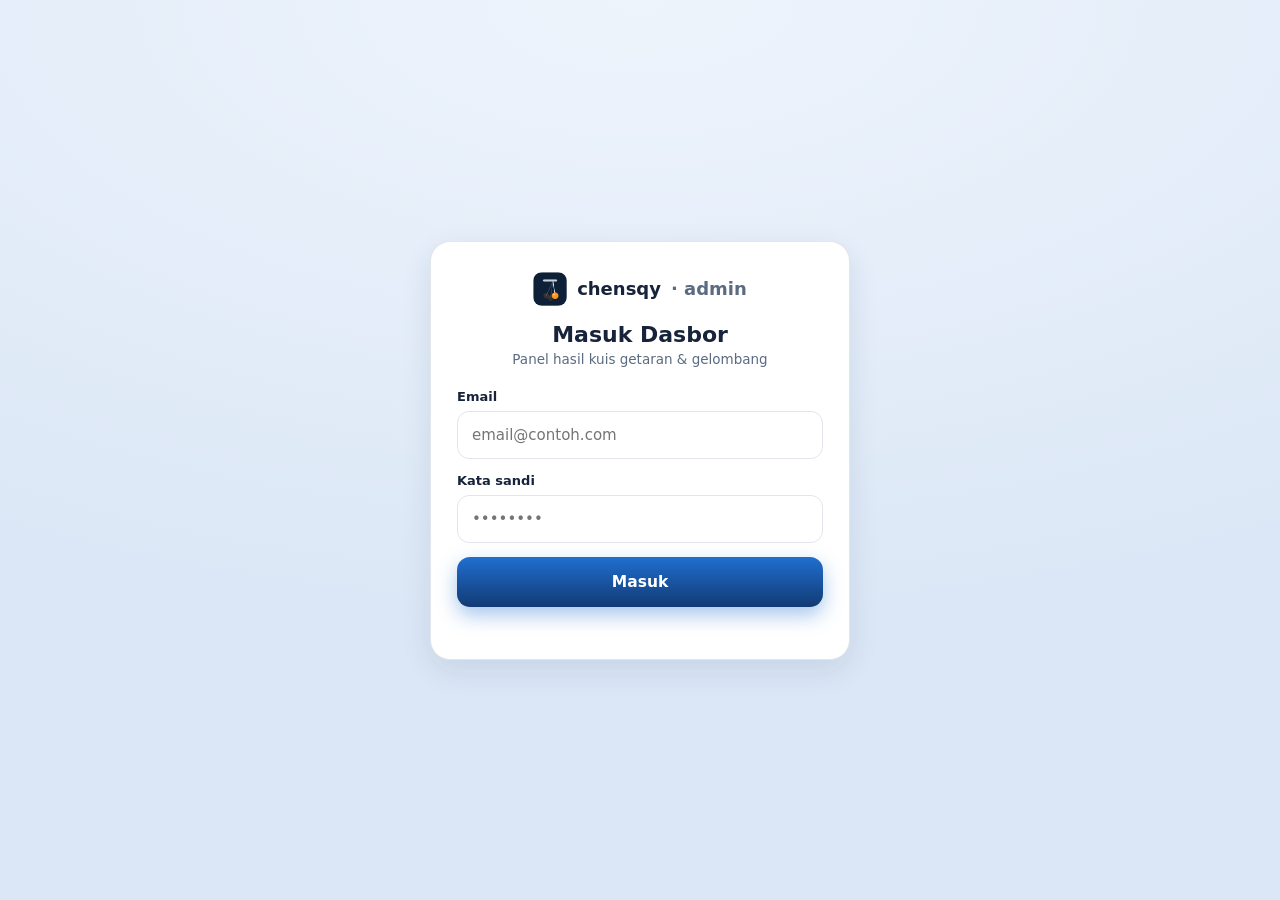
==== admin/index.html @ c3d4f101 "Kuis simpan ke database + dasbor admin (/admin/) + wajib isi sekolah & jawab semua - Kuis: tambah fi" ====
<!doctype html>
<html lang="id">
<head>
<meta charset="utf-8">
<meta name="viewport" content="width=device-width, initial-scale=1, viewport-fit=cover">
<title>Admin · Hasil Kuis — chensqy</title>
<meta name="description" content="Dasbor admin hasil kuis getaran & gelombang: nilai siswa, statistik, dan detail jawaban.">
<meta name="theme-color" content="#0b1424">
<meta name="robots" content="noindex, nofollow">
<link rel="icon" href="/assets/favicon.ico" sizes="any">
<link rel="icon" type="image/png" href="/assets/favicon-32.png">
<link rel="apple-touch-icon" href="/assets/apple-touch-icon.png">
<style>
:root{
  --font:"Inter","Segoe UI",system-ui,-apple-system,Roboto,"Helvetica Neue",Arial,sans-serif;
  --brand:#123a74; --brand2:#1f6fd0; --accent:#ff9f2e; --accent2:#ffc061;
  --ink:#16233a; --sub:#5a6b82; --card:#ffffff; --card2:#f6f9fe; --line:rgba(20,45,90,.12);
  --bg1:#eef4fc; --bg2:#dbe7f6; --shadow:0 10px 30px rgba(20,45,90,.10); --shadow-sm:0 2px 8px rgba(20,45,90,.08);
  --ok:#1f9c4d; --warn:#c78a00; --danger:#e23c3c; --track:rgba(20,45,90,.10);
  --c1:#1f6fd0; --c2:#ff9f2e; --c3:#1f9c4d; --c4:#8b5cf6; --c5:#e23c3c;
}
:root[data-theme="gelap"]{
  --brand:#8fb4ee; --brand2:#4f8fe0; --ink:#eaf1fb; --sub:#a7b6cd; --card:#111c30; --card2:#0d1626; --line:rgba(255,255,255,.10);
  --bg1:#0e1a30; --bg2:#070d18; --shadow:0 12px 34px rgba(0,0,0,.5); --shadow-sm:0 2px 10px rgba(0,0,0,.4);
  --track:rgba(255,255,255,.12);
}
*{box-sizing:border-box}
html,body{margin:0; min-height:100%}
body{font-family:var(--font); color:var(--ink); -webkit-tap-highlight-color:transparent;
  background:radial-gradient(130% 90% at 50% 0%, var(--bg1) 0%, var(--bg2) 78%) fixed; min-height:100vh}
h1,h2,h3{margin:0}
button{font-family:inherit}
.tnum{font-variant-numeric:tabular-nums}
@media (prefers-reduced-motion: reduce){ *{animation:none !important; transition:none !important} }

/* ikon */
.ic{width:20px;height:20px;stroke:currentColor;fill:none;stroke-width:2;stroke-linecap:round;stroke-linejoin:round;flex:0 0 auto}

/* ===== TOPBAR ===== */
.top{position:sticky; top:0; z-index:20; display:flex; align-items:center; gap:12px;
  padding:12px clamp(14px,3.5vw,30px); background:color-mix(in srgb, var(--card) 82%, transparent);
  backdrop-filter:blur(10px); -webkit-backdrop-filter:blur(10px); border-bottom:1px solid var(--line)}
.brand{display:flex; align-items:center; gap:10px; font-weight:800; font-size:16px}
.brand img{width:30px;height:30px;border-radius:8px}
.brand small{display:block; font-weight:600; font-size:11px; color:var(--sub); margin-top:-2px}
.top .sp{flex:1}
.iconbtn{width:40px;height:40px;border-radius:11px;border:1px solid var(--line);background:var(--card);color:var(--ink);
  cursor:pointer;display:grid;place-items:center;box-shadow:var(--shadow-sm);transition:transform .12s,background .2s}
.iconbtn:hover{transform:translateY(-1px)}
.pillbtn{display:inline-flex;align-items:center;gap:7px;height:40px;padding:0 14px;border-radius:11px;border:1px solid var(--line);
  background:var(--card);color:var(--ink);font-weight:700;font-size:13.5px;cursor:pointer;box-shadow:var(--shadow-sm);transition:transform .12s}
.pillbtn:hover{transform:translateY(-1px)}
.pillbtn.danger{color:var(--danger);border-color:color-mix(in srgb,var(--danger) 40%,var(--line))}

/* ===== LAYOUT ===== */
.wrap{max-width:1120px;margin:0 auto;padding:22px clamp(14px,3.5vw,30px) 60px}
.pagehead{display:flex;align-items:flex-end;justify-content:space-between;gap:14px;flex-wrap:wrap;margin-bottom:18px}
.pagehead h1{font-size:clamp(20px,3.4vw,26px);letter-spacing:-.4px}
.pagehead p{margin:4px 0 0;color:var(--sub);font-size:13.5px}
.reveal{animation:rise .5s cubic-bezier(.2,.7,.2,1) both}
@keyframes rise{from{opacity:0;transform:translateY(10px)}to{opacity:1;transform:none}}

/* ===== STAT CARDS ===== */
.stats{display:grid;grid-template-columns:repeat(auto-fit,minmax(180px,1fr));gap:14px;margin-bottom:18px}
.stat{background:var(--card);border:1px solid var(--line);border-radius:16px;padding:16px 18px;box-shadow:var(--shadow-sm);position:relative;overflow:hidden}
.stat .lab{display:flex;align-items:center;gap:8px;color:var(--sub);font-size:12.5px;font-weight:700}
.stat .lab .chip{width:30px;height:30px;border-radius:9px;display:grid;place-items:center;color:#fff}
.stat .val{margin-top:10px;font-size:30px;font-weight:800;letter-spacing:-.5px;line-height:1}
.stat .val small{font-size:15px;color:var(--sub);font-weight:600}
.stat .foot{margin-top:6px;font-size:12px;color:var(--sub)}

/* ===== CARD ===== */
.card{background:var(--card);border:1px solid var(--line);border-radius:18px;box-shadow:var(--shadow-sm);padding:18px 18px}
.card + .card{margin-top:16px}
.card h2{font-size:16px;display:flex;align-items:center;gap:9px}
.card h2 .ic{width:18px;height:18px;color:var(--brand2)}
.card .cardsub{margin:2px 0 14px;color:var(--sub);font-size:12.5px}
.grid2{display:grid;grid-template-columns:1.3fr 1fr;gap:16px}
@media (max-width:820px){.grid2{grid-template-columns:1fr}}

/* ===== BAR CHART (sebaran nilai) ===== */
.chart{display:flex;align-items:flex-end;gap:10px;height:180px;padding-top:10px}
.bar{flex:1;display:flex;flex-direction:column;align-items:center;gap:8px;height:100%;justify-content:flex-end}
.bar .col{width:100%;max-width:46px;border-radius:8px 8px 3px 3px;background:linear-gradient(180deg,var(--brand2),color-mix(in srgb,var(--brand2) 60%,transparent));
  transition:height .8s cubic-bezier(.2,.7,.2,1);min-height:3px}
.bar .n{font-size:13px;font-weight:800}
.bar .lbl{font-size:10.5px;color:var(--sub);text-align:center;line-height:1.2}

/* daftar soal tersulit */
.qlist{display:flex;flex-direction:column;gap:11px}
.qrow{display:flex;align-items:center;gap:10px}
.qrow .qn{flex:0 0 auto;width:26px;height:26px;border-radius:7px;background:var(--track);display:grid;place-items:center;font-size:12px;font-weight:800}
.qrow .qmeter{flex:1;height:9px;border-radius:999px;background:var(--track);overflow:hidden}
.qrow .qmeter i{display:block;height:100%;border-radius:999px;transition:width .8s cubic-bezier(.2,.7,.2,1)}
.qrow .qpct{flex:0 0 44px;text-align:right;font-size:12.5px;font-weight:700;color:var(--sub)}

/* ===== TOOLBAR (search/filter) ===== */
.toolbar{display:flex;gap:10px;flex-wrap:wrap;align-items:center;margin-bottom:14px}
.search{position:relative;flex:1;min-width:180px}
.search .ic{position:absolute;left:12px;top:50%;transform:translateY(-50%);width:18px;height:18px;color:var(--sub)}
.search input{width:100%;height:42px;padding:0 12px 0 38px;border-radius:11px;border:1px solid var(--line);background:var(--card);color:var(--ink);font-family:var(--font);font-size:14px;outline:none}
.search input:focus{border-color:var(--brand2)}
select.sel{height:42px;padding:0 30px 0 12px;border-radius:11px;border:1px solid var(--line);background:var(--card);color:var(--ink);font-family:var(--font);font-size:13.5px;font-weight:600;cursor:pointer;
  appearance:none;background-image:url("data:image/svg+xml;utf8,<svg xmlns='http://www.w3.org/2000/svg' width='12' height='12' fill='none' stroke='%235a6b82' stroke-width='2'><path d='M2 4l4 4 4-4'/></svg>");background-repeat:no-repeat;background-position:right 11px center}

/* ===== TABEL ===== */
.tablewrap{overflow-x:auto;border-radius:14px;border:1px solid var(--line)}
table{width:100%;border-collapse:collapse;font-size:13.5px;min-width:640px}
thead th{position:sticky;top:0;background:var(--card2);text-align:left;padding:12px 14px;color:var(--sub);font-weight:700;font-size:12px;
  text-transform:uppercase;letter-spacing:.4px;cursor:pointer;user-select:none;white-space:nowrap;border-bottom:1px solid var(--line)}
thead th .sar{opacity:.4;font-size:10px}
thead th.active .sar{opacity:1;color:var(--brand2)}
tbody td{padding:12px 14px;border-bottom:1px solid var(--line);vertical-align:middle}
tbody tr{cursor:pointer;transition:background .12s}
tbody tr:hover{background:var(--card2)}
tbody tr:last-child td{border-bottom:0}
.nm{font-weight:700}
.badge{display:inline-block;padding:3px 9px;border-radius:999px;font-size:11.5px;font-weight:700}
.score{display:inline-flex;align-items:center;justify-content:center;min-width:44px;padding:5px 8px;border-radius:9px;font-weight:800;font-size:14px}
.muted{color:var(--sub)}
.empty{padding:44px 20px;text-align:center;color:var(--sub)}
.empty .ic{width:40px;height:40px;margin:0 auto 10px;color:var(--sub);opacity:.6}

/* ===== MODAL detail ===== */
.overlay{position:fixed;inset:0;z-index:40;background:rgba(6,12,22,.55);backdrop-filter:blur(3px);display:grid;place-items:center;padding:16px;
  animation:fade .2s ease both}
@keyframes fade{from{opacity:0}to{opacity:1}}
.modal{width:min(680px,100%);max-height:88vh;overflow:hidden;display:flex;flex-direction:column;background:var(--card);
  border:1px solid var(--line);border-radius:18px;box-shadow:var(--shadow);animation:pop .28s cubic-bezier(.2,.8,.2,1) both}
@keyframes pop{from{opacity:0;transform:translateY(14px) scale(.98)}to{opacity:1;transform:none}}
.modal-h{display:flex;align-items:flex-start;justify-content:space-between;gap:12px;padding:18px 18px 12px;border-bottom:1px solid var(--line)}
.modal-h .who{font-weight:800;font-size:17px}
.modal-h .meta{color:var(--sub);font-size:13px;margin-top:2px}
.modal-scoreline{display:flex;gap:14px;align-items:center;margin-top:10px;flex-wrap:wrap}
.modal-body{padding:16px 18px;overflow-y:auto}
.mitem{border:1px solid var(--line);border-left-width:4px;border-radius:12px;padding:12px 13px;margin-bottom:10px}
.mitem.ok{border-left-color:var(--ok)}
.mitem.no{border-left-color:var(--danger)}
.mitem .mq{font-size:13.5px;line-height:1.5;display:flex;gap:8px}
.mitem .mmark{flex:0 0 auto;width:20px;height:20px;border-radius:50%;display:grid;place-items:center;color:#fff;font-size:12px;font-weight:800}
.ok .mmark{background:var(--ok)} .no .mmark{background:var(--danger)}
.mopts{margin:9px 0 0;padding:0;list-style:none;display:flex;flex-direction:column;gap:5px}
.mopts li{font-size:12.5px;padding:6px 9px;border-radius:8px;color:var(--sub);display:flex;gap:7px}
.mopts li.c{background:color-mix(in srgb,var(--ok) 12%,transparent);color:var(--ink);font-weight:600}
.mopts li.w{background:color-mix(in srgb,var(--danger) 12%,transparent);color:var(--ink)}
.mopts li b{flex:0 0 auto}
.mnote{margin-top:8px;font-size:12px;color:var(--sub);background:color-mix(in srgb,var(--accent) 8%,transparent);border:1px solid color-mix(in srgb,var(--accent) 26%,transparent);border-radius:8px;padding:8px 10px}

/* ===== LOGIN ===== */
.login-shell{min-height:100vh;display:grid;place-items:center;padding:20px}
.login{width:min(420px,100%);background:var(--card);border:1px solid var(--line);border-radius:20px;box-shadow:var(--shadow);padding:30px 26px;animation:rise .5s cubic-bezier(.2,.7,.2,1) both}
.login .lg{display:flex;align-items:center;gap:10px;font-weight:800;font-size:18px;justify-content:center}
.login .lg img{width:34px;height:34px;border-radius:9px}
.login h1{text-align:center;font-size:22px;margin:16px 0 4px}
.login p.s{text-align:center;color:var(--sub);font-size:13.5px;margin:0 0 22px}
.field{display:flex;flex-direction:column;gap:7px;margin-bottom:14px}
.field span{font-weight:700;font-size:13px}
.field input{height:48px;padding:0 14px;border-radius:12px;border:1.5px solid var(--line);background:transparent;color:var(--ink);font-family:var(--font);font-size:15px;outline:none;transition:border-color .15s}
.field input:focus{border-color:var(--brand2)}
.btn-primary{width:100%;height:50px;border:0;border-radius:13px;cursor:pointer;font-weight:800;font-size:15.5px;color:#fff;
  background:linear-gradient(180deg,var(--brand2),var(--brand));box-shadow:0 8px 20px color-mix(in srgb,var(--brand2) 40%,transparent);transition:transform .12s}
.btn-primary:hover{transform:translateY(-1px)} .btn-primary:disabled{opacity:.6;cursor:progress}
.formerr{color:var(--danger);font-size:13px;text-align:center;min-height:18px;margin-top:4px;font-weight:600}
.hintbox{margin-top:18px;font-size:11.5px;color:var(--sub);text-align:center;line-height:1.6}

.toast{position:fixed;left:50%;bottom:22px;transform:translateX(-50%) translateY(10px);z-index:60;background:var(--ink);color:var(--card);
  padding:11px 18px;border-radius:12px;font-size:13.5px;font-weight:700;opacity:0;pointer-events:none;transition:.25s}
.toast.on{opacity:1;transform:translateX(-50%)}
.spin{width:18px;height:18px;border-radius:50%;border:2.5px solid rgba(255,255,255,.4);border-top-color:#fff;animation:sp 1s linear infinite;display:inline-block}
@keyframes sp{to{transform:rotate(360deg)}}
.center-load{min-height:60vh;display:grid;place-items:center;color:var(--sub);gap:12px;justify-items:center}
.center-load .spin{border-color:var(--track);border-top-color:var(--brand2);width:30px;height:30px}
</style>
</head>
<body>
  <div id="app"></div>
  <div class="toast" id="toast"></div>
  <script type="module" src="./app.js?v=1"></script>
</body>
</html>
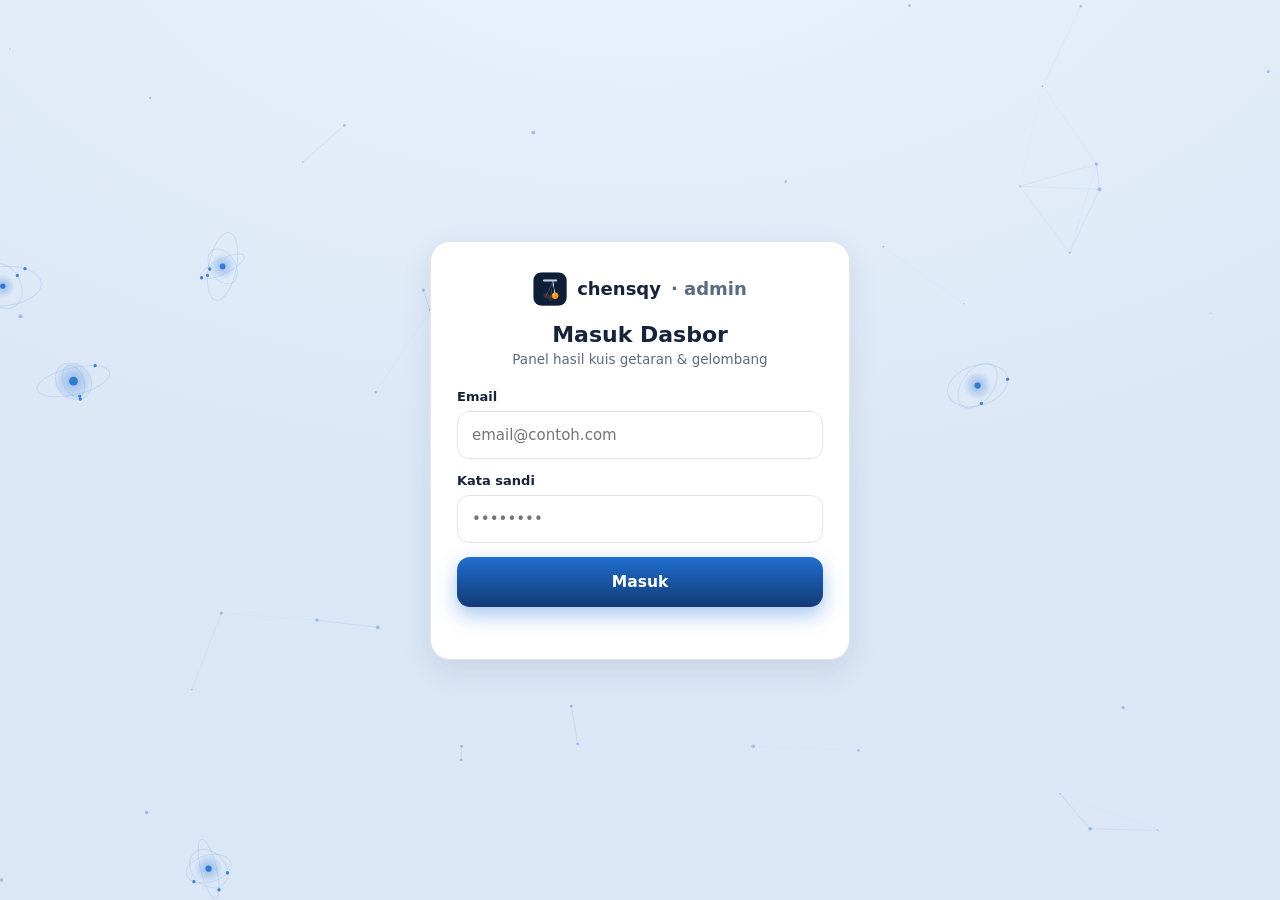
==== commit 837c90a3: "Dasbor admin pro: background atom hidup, KPI + statistik lengkap, auto-refresh & notifikasi submit b" ====
--- a/admin/index.html
+++ b/admin/index.html
@@ -5,7 +5,7 @@
 <meta name="viewport" content="width=device-width, initial-scale=1, viewport-fit=cover">
 <title>Admin · Hasil Kuis — chensqy</title>
 <meta name="description" content="Dasbor admin hasil kuis getaran & gelombang: nilai siswa, statistik, dan detail jawaban.">
-<meta name="theme-color" content="#0b1424">
+<meta name="theme-color" content="#070d18">
 <meta name="robots" content="noindex, nofollow">
 <link rel="icon" href="/assets/favicon.ico" sizes="any">
 <link rel="icon" type="image/png" href="/assets/favicon-32.png">
@@ -15,127 +15,147 @@
   --font:"Inter","Segoe UI",system-ui,-apple-system,Roboto,"Helvetica Neue",Arial,sans-serif;
   --brand:#123a74; --brand2:#1f6fd0; --accent:#ff9f2e; --accent2:#ffc061;
   --ink:#16233a; --sub:#5a6b82; --card:#ffffff; --card2:#f6f9fe; --line:rgba(20,45,90,.12);
-  --bg1:#eef4fc; --bg2:#dbe7f6; --shadow:0 10px 30px rgba(20,45,90,.10); --shadow-sm:0 2px 8px rgba(20,45,90,.08);
-  --ok:#1f9c4d; --warn:#c78a00; --danger:#e23c3c; --track:rgba(20,45,90,.10);
+  --bg1:#eaf2fc; --bg2:#dbe7f6; --shadow:0 10px 30px rgba(20,45,90,.10); --shadow-sm:0 2px 10px rgba(20,45,90,.07);
+  --ok:#1f9c4d; --warn:#c78a00; --danger:#e23c3c; --track:rgba(20,45,90,.09);
   --c1:#1f6fd0; --c2:#ff9f2e; --c3:#1f9c4d; --c4:#8b5cf6; --c5:#e23c3c;
+  --glass:rgba(255,255,255,.72); --atom:#1f6fd0;
 }
 :root[data-theme="gelap"]{
-  --brand:#8fb4ee; --brand2:#4f8fe0; --ink:#eaf1fb; --sub:#a7b6cd; --card:#111c30; --card2:#0d1626; --line:rgba(255,255,255,.10);
-  --bg1:#0e1a30; --bg2:#070d18; --shadow:0 12px 34px rgba(0,0,0,.5); --shadow-sm:0 2px 10px rgba(0,0,0,.4);
-  --track:rgba(255,255,255,.12);
+  --brand:#8fb4ee; --brand2:#4f8fe0; --ink:#eaf1fb; --sub:#a7b6cd; --card:rgba(17,28,48,.86); --card2:rgba(13,22,38,.7); --line:rgba(255,255,255,.09);
+  --bg1:#0b1729; --bg2:#05070c; --shadow:0 14px 40px rgba(0,0,0,.55); --shadow-sm:0 2px 12px rgba(0,0,0,.4);
+  --track:rgba(255,255,255,.10); --glass:rgba(15,26,46,.6); --atom:#5fa8ff;
 }
 *{box-sizing:border-box}
 html,body{margin:0; min-height:100%}
-body{font-family:var(--font); color:var(--ink); -webkit-tap-highlight-color:transparent;
-  background:radial-gradient(130% 90% at 50% 0%, var(--bg1) 0%, var(--bg2) 78%) fixed; min-height:100vh}
+body{font-family:var(--font); color:var(--ink); -webkit-tap-highlight-color:transparent; position:relative; min-height:100vh;
+  background:radial-gradient(120% 90% at 50% -10%, var(--bg1) 0%, var(--bg2) 75%) fixed}
+#bg{position:fixed; inset:0; z-index:0; pointer-events:none; opacity:.9}
+#app{position:relative; z-index:1}
 h1,h2,h3{margin:0}
 button{font-family:inherit}
 .tnum{font-variant-numeric:tabular-nums}
-@media (prefers-reduced-motion: reduce){ *{animation:none !important; transition:none !important} }
-
-/* ikon */
+@media (prefers-reduced-motion: reduce){ *{animation-duration:.001ms !important; transition:none !important} }
 .ic{width:20px;height:20px;stroke:currentColor;fill:none;stroke-width:2;stroke-linecap:round;stroke-linejoin:round;flex:0 0 auto}
 
 /* ===== TOPBAR ===== */
-.top{position:sticky; top:0; z-index:20; display:flex; align-items:center; gap:12px;
-  padding:12px clamp(14px,3.5vw,30px); background:color-mix(in srgb, var(--card) 82%, transparent);
-  backdrop-filter:blur(10px); -webkit-backdrop-filter:blur(10px); border-bottom:1px solid var(--line)}
-.brand{display:flex; align-items:center; gap:10px; font-weight:800; font-size:16px}
+.top{position:sticky; top:0; z-index:20; display:flex; align-items:center; gap:10px;
+  padding:11px clamp(12px,3vw,28px); background:var(--glass); backdrop-filter:blur(14px); -webkit-backdrop-filter:blur(14px); border-bottom:1px solid var(--line)}
+.brand{display:flex; align-items:center; gap:10px; font-weight:800; font-size:15.5px}
 .brand img{width:30px;height:30px;border-radius:8px}
 .brand small{display:block; font-weight:600; font-size:11px; color:var(--sub); margin-top:-2px}
 .top .sp{flex:1}
-.iconbtn{width:40px;height:40px;border-radius:11px;border:1px solid var(--line);background:var(--card);color:var(--ink);
-  cursor:pointer;display:grid;place-items:center;box-shadow:var(--shadow-sm);transition:transform .12s,background .2s}
+.live{display:inline-flex; align-items:center; gap:8px; padding:6px 12px; border-radius:999px; background:color-mix(in srgb,var(--ok) 12%,transparent);
+  border:1px solid color-mix(in srgb,var(--ok) 34%,transparent); font-size:12px; font-weight:700; color:var(--ok)}
+.live .dot{width:8px;height:8px;border-radius:50%;background:var(--ok);box-shadow:0 0 0 0 color-mix(in srgb,var(--ok) 70%,transparent);animation:pulse 1.8s infinite}
+.live.off{color:var(--sub);background:var(--track);border-color:var(--line)} .live.off .dot{background:var(--sub);animation:none}
+.live .t{color:var(--sub);font-weight:600}
+@keyframes pulse{0%{box-shadow:0 0 0 0 color-mix(in srgb,var(--ok) 60%,transparent)}70%{box-shadow:0 0 0 7px transparent}100%{box-shadow:0 0 0 0 transparent}}
+.iconbtn{width:38px;height:38px;border-radius:11px;border:1px solid var(--line);background:var(--card);color:var(--ink);cursor:pointer;display:grid;place-items:center;box-shadow:var(--shadow-sm);transition:transform .12s,background .2s;position:relative}
 .iconbtn:hover{transform:translateY(-1px)}
-.pillbtn{display:inline-flex;align-items:center;gap:7px;height:40px;padding:0 14px;border-radius:11px;border:1px solid var(--line);
-  background:var(--card);color:var(--ink);font-weight:700;font-size:13.5px;cursor:pointer;box-shadow:var(--shadow-sm);transition:transform .12s}
+.iconbtn .badge-n{position:absolute;top:-5px;right:-5px;min-width:17px;height:17px;padding:0 4px;border-radius:999px;background:var(--danger);color:#fff;font-size:10.5px;font-weight:800;display:grid;place-items:center}
+.pillbtn{display:inline-flex;align-items:center;gap:7px;height:38px;padding:0 13px;border-radius:11px;border:1px solid var(--line);background:var(--card);color:var(--ink);font-weight:700;font-size:13px;cursor:pointer;box-shadow:var(--shadow-sm);transition:transform .12s}
 .pillbtn:hover{transform:translateY(-1px)}
 .pillbtn.danger{color:var(--danger);border-color:color-mix(in srgb,var(--danger) 40%,var(--line))}
 
+/* toggle switch */
+.switch{display:inline-flex;align-items:center;gap:8px;font-size:12.5px;font-weight:700;color:var(--sub);cursor:pointer;user-select:none}
+.switch input{display:none}
+.switch .tr{width:38px;height:22px;border-radius:999px;background:var(--track);position:relative;transition:background .2s}
+.switch .tr::after{content:"";position:absolute;top:2px;left:2px;width:18px;height:18px;border-radius:50%;background:#fff;box-shadow:0 1px 3px rgba(0,0,0,.3);transition:transform .2s}
+.switch input:checked + .tr{background:var(--ok)}
+.switch input:checked + .tr::after{transform:translateX(16px)}
+
 /* ===== LAYOUT ===== */
-.wrap{max-width:1120px;margin:0 auto;padding:22px clamp(14px,3.5vw,30px) 60px}
-.pagehead{display:flex;align-items:flex-end;justify-content:space-between;gap:14px;flex-wrap:wrap;margin-bottom:18px}
-.pagehead h1{font-size:clamp(20px,3.4vw,26px);letter-spacing:-.4px}
+.wrap{max-width:1180px;margin:0 auto;padding:20px clamp(12px,3vw,28px) 60px}
+.pagehead{display:flex;align-items:flex-end;justify-content:space-between;gap:14px;flex-wrap:wrap;margin-bottom:16px}
+.pagehead h1{font-size:clamp(20px,3.2vw,27px);letter-spacing:-.5px}
 .pagehead p{margin:4px 0 0;color:var(--sub);font-size:13.5px}
-.reveal{animation:rise .5s cubic-bezier(.2,.7,.2,1) both}
-@keyframes rise{from{opacity:0;transform:translateY(10px)}to{opacity:1;transform:none}}
+.reveal{animation:rise .55s cubic-bezier(.2,.7,.2,1) both}
+.reveal.d1{animation-delay:.05s}.reveal.d2{animation-delay:.1s}.reveal.d3{animation-delay:.15s}
+@keyframes rise{from{opacity:0;transform:translateY(12px)}to{opacity:1;transform:none}}
 
 /* ===== STAT CARDS ===== */
-.stats{display:grid;grid-template-columns:repeat(auto-fit,minmax(180px,1fr));gap:14px;margin-bottom:18px}
-.stat{background:var(--card);border:1px solid var(--line);border-radius:16px;padding:16px 18px;box-shadow:var(--shadow-sm);position:relative;overflow:hidden}
-.stat .lab{display:flex;align-items:center;gap:8px;color:var(--sub);font-size:12.5px;font-weight:700}
+.stats{display:grid;grid-template-columns:repeat(auto-fit,minmax(178px,1fr));gap:13px;margin-bottom:16px}
+.stat{background:var(--card);border:1px solid var(--line);border-radius:16px;padding:15px 17px;box-shadow:var(--shadow-sm);backdrop-filter:blur(6px);position:relative;overflow:hidden}
+.stat::after{content:"";position:absolute;right:-20px;top:-20px;width:80px;height:80px;border-radius:50%;background:var(--accent-c,transparent);opacity:.08}
+.stat .lab{display:flex;align-items:center;gap:8px;color:var(--sub);font-size:12px;font-weight:700}
 .stat .lab .chip{width:30px;height:30px;border-radius:9px;display:grid;place-items:center;color:#fff}
-.stat .val{margin-top:10px;font-size:30px;font-weight:800;letter-spacing:-.5px;line-height:1}
-.stat .val small{font-size:15px;color:var(--sub);font-weight:600}
-.stat .foot{margin-top:6px;font-size:12px;color:var(--sub)}
+.stat .val{margin-top:10px;font-size:29px;font-weight:800;letter-spacing:-.6px;line-height:1}
+.stat .val small{font-size:14px;color:var(--sub);font-weight:600}
+.stat .foot{margin-top:6px;font-size:11.5px;color:var(--sub)}
+.stat .spark{position:absolute;right:12px;bottom:10px;width:66px;height:26px;opacity:.85}
 
 /* ===== CARD ===== */
-.card{background:var(--card);border:1px solid var(--line);border-radius:18px;box-shadow:var(--shadow-sm);padding:18px 18px}
-.card + .card{margin-top:16px}
-.card h2{font-size:16px;display:flex;align-items:center;gap:9px}
+.card{background:var(--card);border:1px solid var(--line);border-radius:18px;box-shadow:var(--shadow-sm);padding:17px 18px;backdrop-filter:blur(6px)}
+.card h2{font-size:15.5px;display:flex;align-items:center;gap:9px}
 .card h2 .ic{width:18px;height:18px;color:var(--brand2)}
-.card .cardsub{margin:2px 0 14px;color:var(--sub);font-size:12.5px}
-.grid2{display:grid;grid-template-columns:1.3fr 1fr;gap:16px}
-@media (max-width:820px){.grid2{grid-template-columns:1fr}}
-
-/* ===== BAR CHART (sebaran nilai) ===== */
-.chart{display:flex;align-items:flex-end;gap:10px;height:180px;padding-top:10px}
-.bar{flex:1;display:flex;flex-direction:column;align-items:center;gap:8px;height:100%;justify-content:flex-end}
-.bar .col{width:100%;max-width:46px;border-radius:8px 8px 3px 3px;background:linear-gradient(180deg,var(--brand2),color-mix(in srgb,var(--brand2) 60%,transparent));
-  transition:height .8s cubic-bezier(.2,.7,.2,1);min-height:3px}
+.card .cardsub{margin:2px 0 14px;color:var(--sub);font-size:12px}
+.grid2{display:grid;grid-template-columns:1.25fr 1fr;gap:15px;margin-bottom:15px}
+.grid2b{display:grid;grid-template-columns:1fr 1fr;gap:15px;margin-bottom:15px}
+@media (max-width:860px){.grid2,.grid2b{grid-template-columns:1fr}}
+
+/* bar chart */
+.chart{display:flex;align-items:flex-end;gap:10px;height:172px;padding-top:8px}
+.bar{flex:1;display:flex;flex-direction:column;align-items:center;gap:7px;height:100%;justify-content:flex-end}
+.bar .col{width:100%;max-width:44px;border-radius:8px 8px 3px 3px;background:linear-gradient(180deg,var(--brand2),color-mix(in srgb,var(--brand2) 45%,transparent));transition:height .9s cubic-bezier(.2,.7,.2,1);min-height:3px}
 .bar .n{font-size:13px;font-weight:800}
 .bar .lbl{font-size:10.5px;color:var(--sub);text-align:center;line-height:1.2}
 
-/* daftar soal tersulit */
-.qlist{display:flex;flex-direction:column;gap:11px}
-.qrow{display:flex;align-items:center;gap:10px}
-.qrow .qn{flex:0 0 auto;width:26px;height:26px;border-radius:7px;background:var(--track);display:grid;place-items:center;font-size:12px;font-weight:800}
-.qrow .qmeter{flex:1;height:9px;border-radius:999px;background:var(--track);overflow:hidden}
-.qrow .qmeter i{display:block;height:100%;border-radius:999px;transition:width .8s cubic-bezier(.2,.7,.2,1)}
-.qrow .qpct{flex:0 0 44px;text-align:right;font-size:12.5px;font-weight:700;color:var(--sub)}
-
-/* ===== TOOLBAR (search/filter) ===== */
-.toolbar{display:flex;gap:10px;flex-wrap:wrap;align-items:center;margin-bottom:14px}
-.search{position:relative;flex:1;min-width:180px}
+/* horizontal bars (per kelas / soal tersulit) */
+.hbars{display:flex;flex-direction:column;gap:12px}
+.hbar{display:flex;align-items:center;gap:10px}
+.hbar .k{flex:0 0 74px;font-size:12.5px;font-weight:700;white-space:nowrap;overflow:hidden;text-overflow:ellipsis}
+.hbar .m{flex:1;height:10px;border-radius:999px;background:var(--track);overflow:hidden}
+.hbar .m i{display:block;height:100%;border-radius:999px;transition:width .9s cubic-bezier(.2,.7,.2,1)}
+.hbar .v{flex:0 0 46px;text-align:right;font-size:12.5px;font-weight:800;color:var(--sub)}
+.qn{flex:0 0 auto;width:25px;height:25px;border-radius:7px;background:var(--track);display:grid;place-items:center;font-size:12px;font-weight:800}
+
+/* activity feed */
+.feed{display:flex;flex-direction:column;gap:9px;max-height:300px;overflow-y:auto}
+.fitem{display:flex;align-items:center;gap:11px;padding:9px 11px;border-radius:12px;background:var(--card2);border:1px solid var(--line);transition:background .3s}
+.fitem.new{animation:flash 2.4s ease}
+@keyframes flash{0%{background:color-mix(in srgb,var(--accent) 30%,var(--card2));border-color:var(--accent)}100%{}}
+.fitem .av{flex:0 0 auto;width:34px;height:34px;border-radius:10px;display:grid;place-items:center;font-weight:800;font-size:13px;color:#fff}
+.fitem .fm{flex:1;min-width:0}
+.fitem .fm b{font-size:13.5px}
+.fitem .fm span{display:block;font-size:11.5px;color:var(--sub)}
+.fitem .fscore{font-weight:800;font-size:14px}
+.feed-empty{color:var(--sub);font-size:13px;text-align:center;padding:24px}
+
+/* toolbar */
+.toolbar{display:flex;gap:10px;flex-wrap:wrap;align-items:center;margin:14px 0}
+.search{position:relative;flex:1;min-width:170px}
 .search .ic{position:absolute;left:12px;top:50%;transform:translateY(-50%);width:18px;height:18px;color:var(--sub)}
 .search input{width:100%;height:42px;padding:0 12px 0 38px;border-radius:11px;border:1px solid var(--line);background:var(--card);color:var(--ink);font-family:var(--font);font-size:14px;outline:none}
 .search input:focus{border-color:var(--brand2)}
-select.sel{height:42px;padding:0 30px 0 12px;border-radius:11px;border:1px solid var(--line);background:var(--card);color:var(--ink);font-family:var(--font);font-size:13.5px;font-weight:600;cursor:pointer;
-  appearance:none;background-image:url("data:image/svg+xml;utf8,<svg xmlns='http://www.w3.org/2000/svg' width='12' height='12' fill='none' stroke='%235a6b82' stroke-width='2'><path d='M2 4l4 4 4-4'/></svg>");background-repeat:no-repeat;background-position:right 11px center}
-
-/* ===== TABEL ===== */
+select.sel{height:42px;padding:0 30px 0 12px;border-radius:11px;border:1px solid var(--line);background:var(--card);color:var(--ink);font-family:var(--font);font-size:13.5px;font-weight:600;cursor:pointer;appearance:none;
+  background-image:url("data:image/svg+xml;utf8,<svg xmlns='http://www.w3.org/2000/svg' width='12' height='12' fill='none' stroke='%235a6b82' stroke-width='2'><path d='M2 4l4 4 4-4'/></svg>");background-repeat:no-repeat;background-position:right 11px center}
+
+/* tabel */
 .tablewrap{overflow-x:auto;border-radius:14px;border:1px solid var(--line)}
-table{width:100%;border-collapse:collapse;font-size:13.5px;min-width:640px}
-thead th{position:sticky;top:0;background:var(--card2);text-align:left;padding:12px 14px;color:var(--sub);font-weight:700;font-size:12px;
-  text-transform:uppercase;letter-spacing:.4px;cursor:pointer;user-select:none;white-space:nowrap;border-bottom:1px solid var(--line)}
-thead th .sar{opacity:.4;font-size:10px}
-thead th.active .sar{opacity:1;color:var(--brand2)}
-tbody td{padding:12px 14px;border-bottom:1px solid var(--line);vertical-align:middle}
-tbody tr{cursor:pointer;transition:background .12s}
-tbody tr:hover{background:var(--card2)}
-tbody tr:last-child td{border-bottom:0}
+table{width:100%;border-collapse:collapse;font-size:13.5px;min-width:660px}
+thead th{position:sticky;top:0;background:var(--card2);text-align:left;padding:12px 14px;color:var(--sub);font-weight:700;font-size:11.5px;text-transform:uppercase;letter-spacing:.4px;cursor:pointer;user-select:none;white-space:nowrap;border-bottom:1px solid var(--line)}
+thead th .sar{opacity:.4;font-size:10px} thead th.active .sar{opacity:1;color:var(--brand2)}
+tbody td{padding:11px 14px;border-bottom:1px solid var(--line);vertical-align:middle}
+tbody tr{cursor:pointer;transition:background .12s} tbody tr:hover{background:var(--card2)} tbody tr:last-child td{border-bottom:0}
+tbody tr.new td{animation:rowflash 2.6s ease}
+@keyframes rowflash{0%{background:color-mix(in srgb,var(--accent) 22%,transparent)}100%{}}
 .nm{font-weight:700}
 .badge{display:inline-block;padding:3px 9px;border-radius:999px;font-size:11.5px;font-weight:700}
 .score{display:inline-flex;align-items:center;justify-content:center;min-width:44px;padding:5px 8px;border-radius:9px;font-weight:800;font-size:14px}
-.muted{color:var(--sub)}
-.empty{padding:44px 20px;text-align:center;color:var(--sub)}
-.empty .ic{width:40px;height:40px;margin:0 auto 10px;color:var(--sub);opacity:.6}
-
-/* ===== MODAL detail ===== */
-.overlay{position:fixed;inset:0;z-index:40;background:rgba(6,12,22,.55);backdrop-filter:blur(3px);display:grid;place-items:center;padding:16px;
-  animation:fade .2s ease both}
+.muted{color:var(--sub)} .empty{padding:44px 20px;text-align:center;color:var(--sub)} .empty .ic{width:40px;height:40px;margin:0 auto 10px;color:var(--sub);opacity:.6}
+
+/* modal */
+.overlay{position:fixed;inset:0;z-index:40;background:rgba(6,12,22,.6);backdrop-filter:blur(4px);display:grid;place-items:center;padding:16px;animation:fade .2s ease both}
 @keyframes fade{from{opacity:0}to{opacity:1}}
-.modal{width:min(680px,100%);max-height:88vh;overflow:hidden;display:flex;flex-direction:column;background:var(--card);
-  border:1px solid var(--line);border-radius:18px;box-shadow:var(--shadow);animation:pop .28s cubic-bezier(.2,.8,.2,1) both}
+.modal{width:min(680px,100%);max-height:88vh;overflow:hidden;display:flex;flex-direction:column;background:var(--card);border:1px solid var(--line);border-radius:18px;box-shadow:var(--shadow);animation:pop .28s cubic-bezier(.2,.8,.2,1) both}
 @keyframes pop{from{opacity:0;transform:translateY(14px) scale(.98)}to{opacity:1;transform:none}}
 .modal-h{display:flex;align-items:flex-start;justify-content:space-between;gap:12px;padding:18px 18px 12px;border-bottom:1px solid var(--line)}
-.modal-h .who{font-weight:800;font-size:17px}
-.modal-h .meta{color:var(--sub);font-size:13px;margin-top:2px}
+.modal-h .who{font-weight:800;font-size:17px} .modal-h .meta{color:var(--sub);font-size:13px;margin-top:2px}
 .modal-scoreline{display:flex;gap:14px;align-items:center;margin-top:10px;flex-wrap:wrap}
 .modal-body{padding:16px 18px;overflow-y:auto}
 .mitem{border:1px solid var(--line);border-left-width:4px;border-radius:12px;padding:12px 13px;margin-bottom:10px}
-.mitem.ok{border-left-color:var(--ok)}
-.mitem.no{border-left-color:var(--danger)}
+.mitem.ok{border-left-color:var(--ok)} .mitem.no{border-left-color:var(--danger)}
 .mitem .mq{font-size:13.5px;line-height:1.5;display:flex;gap:8px}
 .mitem .mmark{flex:0 0 auto;width:20px;height:20px;border-radius:50%;display:grid;place-items:center;color:#fff;font-size:12px;font-weight:800}
 .ok .mmark{background:var(--ok)} .no .mmark{background:var(--danger)}
@@ -146,9 +166,9 @@
 .mopts li b{flex:0 0 auto}
 .mnote{margin-top:8px;font-size:12px;color:var(--sub);background:color-mix(in srgb,var(--accent) 8%,transparent);border:1px solid color-mix(in srgb,var(--accent) 26%,transparent);border-radius:8px;padding:8px 10px}
 
-/* ===== LOGIN ===== */
+/* login */
 .login-shell{min-height:100vh;display:grid;place-items:center;padding:20px}
-.login{width:min(420px,100%);background:var(--card);border:1px solid var(--line);border-radius:20px;box-shadow:var(--shadow);padding:30px 26px;animation:rise .5s cubic-bezier(.2,.7,.2,1) both}
+.login{width:min(420px,100%);background:var(--card);border:1px solid var(--line);border-radius:20px;box-shadow:var(--shadow);padding:30px 26px;animation:rise .5s cubic-bezier(.2,.7,.2,1) both;backdrop-filter:blur(10px)}
 .login .lg{display:flex;align-items:center;gap:10px;font-weight:800;font-size:18px;justify-content:center}
 .login .lg img{width:34px;height:34px;border-radius:9px}
 .login h1{text-align:center;font-size:22px;margin:16px 0 4px}
@@ -157,24 +177,26 @@
 .field span{font-weight:700;font-size:13px}
 .field input{height:48px;padding:0 14px;border-radius:12px;border:1.5px solid var(--line);background:transparent;color:var(--ink);font-family:var(--font);font-size:15px;outline:none;transition:border-color .15s}
 .field input:focus{border-color:var(--brand2)}
-.btn-primary{width:100%;height:50px;border:0;border-radius:13px;cursor:pointer;font-weight:800;font-size:15.5px;color:#fff;
-  background:linear-gradient(180deg,var(--brand2),var(--brand));box-shadow:0 8px 20px color-mix(in srgb,var(--brand2) 40%,transparent);transition:transform .12s}
+.btn-primary{width:100%;height:50px;border:0;border-radius:13px;cursor:pointer;font-weight:800;font-size:15.5px;color:#fff;background:linear-gradient(180deg,var(--brand2),var(--brand));box-shadow:0 8px 20px color-mix(in srgb,var(--brand2) 40%,transparent);transition:transform .12s}
 .btn-primary:hover{transform:translateY(-1px)} .btn-primary:disabled{opacity:.6;cursor:progress}
 .formerr{color:var(--danger);font-size:13px;text-align:center;min-height:18px;margin-top:4px;font-weight:600}
 .hintbox{margin-top:18px;font-size:11.5px;color:var(--sub);text-align:center;line-height:1.6}
 
-.toast{position:fixed;left:50%;bottom:22px;transform:translateX(-50%) translateY(10px);z-index:60;background:var(--ink);color:var(--card);
-  padding:11px 18px;border-radius:12px;font-size:13.5px;font-weight:700;opacity:0;pointer-events:none;transition:.25s}
-.toast.on{opacity:1;transform:translateX(-50%)}
+.toast{position:fixed;right:20px;bottom:20px;z-index:60;display:flex;align-items:center;gap:11px;background:var(--card);color:var(--ink);border:1px solid var(--line);
+  padding:12px 15px;border-radius:14px;font-size:13.5px;font-weight:600;box-shadow:var(--shadow);opacity:0;transform:translateY(14px);transition:.3s cubic-bezier(.2,.8,.2,1);max-width:min(340px,90vw)}
+.toast.on{opacity:1;transform:none}
+.toast .tbell{flex:0 0 auto;width:34px;height:34px;border-radius:10px;background:color-mix(in srgb,var(--accent) 18%,transparent);color:var(--accent);display:grid;place-items:center}
+.toast b{color:var(--ink)}
 .spin{width:18px;height:18px;border-radius:50%;border:2.5px solid rgba(255,255,255,.4);border-top-color:#fff;animation:sp 1s linear infinite;display:inline-block}
 @keyframes sp{to{transform:rotate(360deg)}}
-.center-load{min-height:60vh;display:grid;place-items:center;color:var(--sub);gap:12px;justify-items:center}
+.center-load{min-height:56vh;display:grid;place-items:center;color:var(--sub);gap:12px;justify-items:center}
 .center-load .spin{border-color:var(--track);border-top-color:var(--brand2);width:30px;height:30px}
 </style>
 </head>
 <body>
+  <canvas id="bg"></canvas>
   <div id="app"></div>
   <div class="toast" id="toast"></div>
-  <script type="module" src="./app.js?v=1"></script>
+  <script type="module" src="./app.js?v=2"></script>
 </body>
 </html>
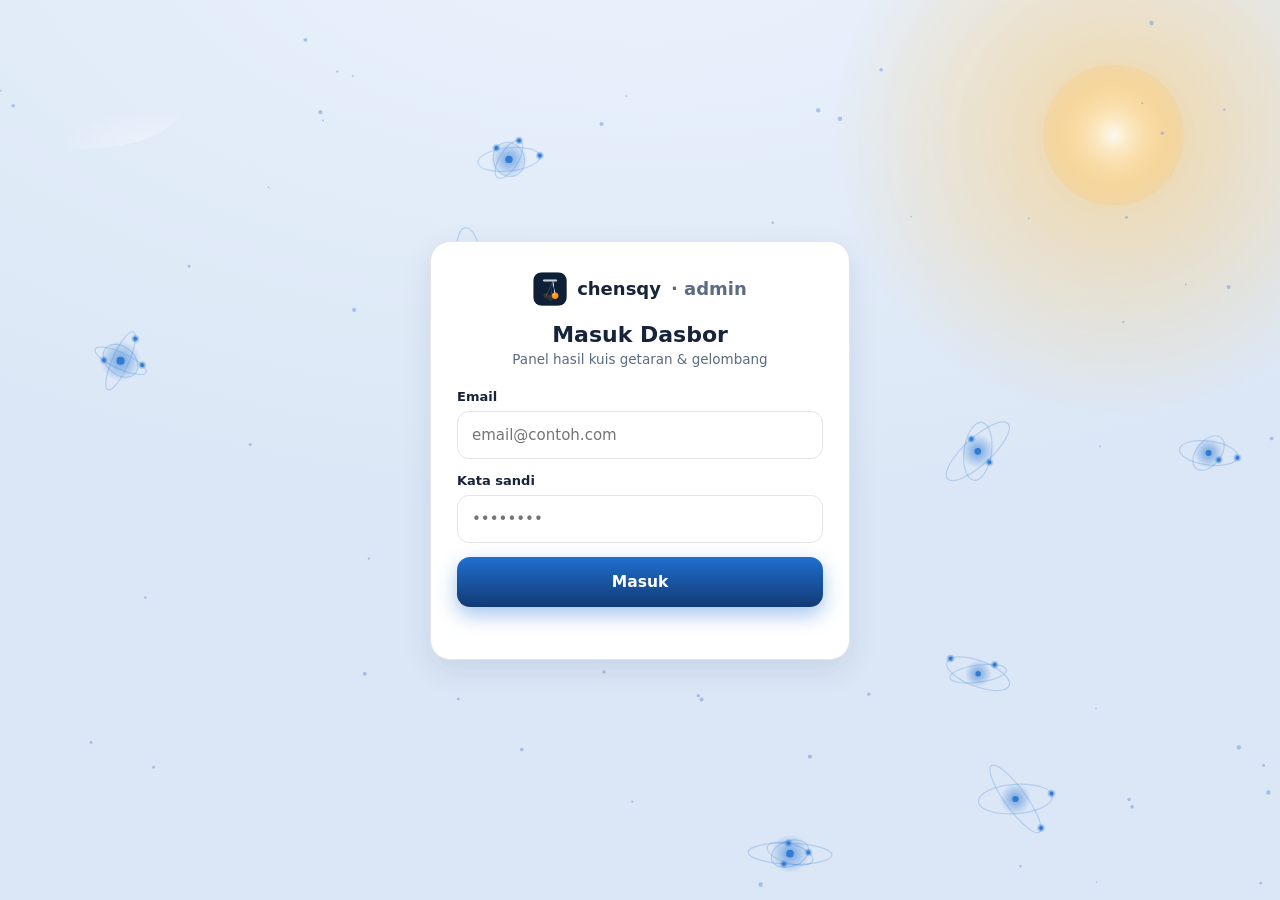
==== commit 6494926d: "Admin: tab Bank Soal (20 soal+kunci+alasan) + 2 background (galaxy gelap / matahari-langit terang) +" ====
--- a/admin/index.html
+++ b/admin/index.html
@@ -74,6 +74,29 @@
 .reveal.d1{animation-delay:.05s}.reveal.d2{animation-delay:.1s}.reveal.d3{animation-delay:.15s}
 @keyframes rise{from{opacity:0;transform:translateY(12px)}to{opacity:1;transform:none}}
 
+/* tabs */
+.tabs{display:inline-flex;gap:4px;padding:4px;border-radius:12px;background:var(--track);border:1px solid var(--line)}
+.tab{padding:8px 15px;border-radius:9px;border:0;background:transparent;color:var(--sub);font-weight:700;font-size:13.5px;cursor:pointer;transition:.15s;display:inline-flex;align-items:center;gap:7px}
+.tab.on{background:var(--card);color:var(--ink);box-shadow:var(--shadow-sm)}
+.tab .ic{width:16px;height:16px}
+/* bank soal */
+.bankhead{margin-bottom:14px;color:var(--sub);font-size:13px}
+.bank{display:grid;grid-template-columns:1fr 1fr;gap:14px}
+@media (max-width:820px){.bank{grid-template-columns:1fr}}
+.qbank{background:var(--card);border:1px solid var(--line);border-radius:16px;box-shadow:var(--shadow-sm);padding:16px 17px;backdrop-filter:blur(6px)}
+.qb-head{display:flex;align-items:center;gap:10px;margin-bottom:9px}
+.qb-n{font-size:11.5px;font-weight:800;letter-spacing:.4px;text-transform:uppercase;color:var(--accent);background:color-mix(in srgb,var(--accent) 13%,transparent);padding:3px 10px;border-radius:999px}
+.qb-q{font-size:14.5px;line-height:1.5;font-weight:600}
+.qb-fig{margin:12px 0 4px;background:#fff;border:1px solid var(--line);border-radius:12px;padding:10px;text-align:center}
+.qb-fig svg{width:100%;height:auto;max-height:150px}
+.qb-opts{list-style:none;margin:12px 0 0;padding:0;display:flex;flex-direction:column;gap:6px}
+.qb-opts li{display:flex;gap:8px;align-items:center;font-size:13px;line-height:1.45;padding:8px 10px;border-radius:9px;color:var(--sub);border:1px solid transparent}
+.qb-opts li b{flex:0 0 auto}
+.qb-opts li.correct{background:color-mix(in srgb,var(--ok) 12%,transparent);border-color:color-mix(in srgb,var(--ok) 40%,transparent);color:var(--ink);font-weight:600}
+.qb-opts li.correct em{margin-left:auto;font-style:normal;font-weight:800;font-size:11px;color:var(--ok);white-space:nowrap}
+.qb-why{margin-top:11px;font-size:12.5px;line-height:1.55;color:var(--sub);background:color-mix(in srgb,var(--brand2) 8%,transparent);border:1px solid color-mix(in srgb,var(--brand2) 22%,transparent);border-radius:10px;padding:10px 12px}
+.qb-why b{color:var(--ink)}
+
 /* ===== STAT CARDS ===== */
 .stats{display:grid;grid-template-columns:repeat(auto-fit,minmax(178px,1fr));gap:13px;margin-bottom:16px}
 .stat{background:var(--card);border:1px solid var(--line);border-radius:16px;padding:15px 17px;box-shadow:var(--shadow-sm);backdrop-filter:blur(6px);position:relative;overflow:hidden}
@@ -197,6 +220,6 @@
   <canvas id="bg"></canvas>
   <div id="app"></div>
   <div class="toast" id="toast"></div>
-  <script type="module" src="./app.js?v=2"></script>
+  <script type="module" src="./app.js?v=3"></script>
 </body>
 </html>
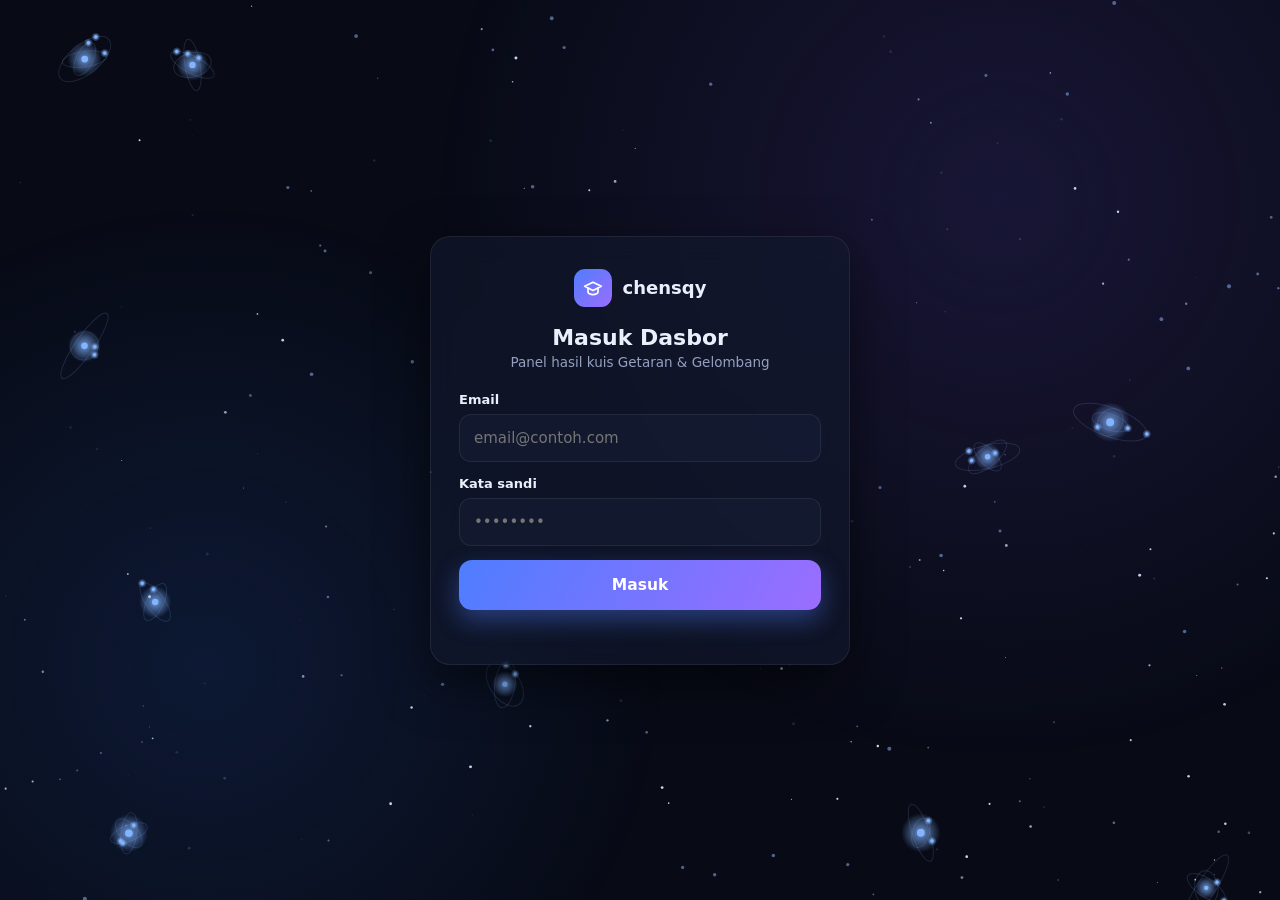
==== commit e3d62158: "Redesign dasbor admin: sidebar navigasi, KPI+tren, refresh mulus tanpa glitch, mobile-friendly - Lay" ====
--- a/admin/index.html
+++ b/admin/index.html
@@ -3,9 +3,9 @@
 <head>
 <meta charset="utf-8">
 <meta name="viewport" content="width=device-width, initial-scale=1, viewport-fit=cover">
-<title>Admin · Hasil Kuis — chensqy</title>
-<meta name="description" content="Dasbor admin hasil kuis getaran & gelombang: nilai siswa, statistik, dan detail jawaban.">
-<meta name="theme-color" content="#070d18">
+<title>Admin · chensqy</title>
+<meta name="description" content="Dasbor admin hasil kuis — pantau performa siswa real-time.">
+<meta name="theme-color" content="#0a0e1c">
 <meta name="robots" content="noindex, nofollow">
 <link rel="icon" href="/assets/favicon.ico" sizes="any">
 <link rel="icon" type="image/png" href="/assets/favicon-32.png">
@@ -13,213 +13,284 @@
 <style>
 :root{
   --font:"Inter","Segoe UI",system-ui,-apple-system,Roboto,"Helvetica Neue",Arial,sans-serif;
-  --brand:#123a74; --brand2:#1f6fd0; --accent:#ff9f2e; --accent2:#ffc061;
-  --ink:#16233a; --sub:#5a6b82; --card:#ffffff; --card2:#f6f9fe; --line:rgba(20,45,90,.12);
-  --bg1:#eaf2fc; --bg2:#dbe7f6; --shadow:0 10px 30px rgba(20,45,90,.10); --shadow-sm:0 2px 10px rgba(20,45,90,.07);
-  --ok:#1f9c4d; --warn:#c78a00; --danger:#e23c3c; --track:rgba(20,45,90,.09);
-  --c1:#1f6fd0; --c2:#ff9f2e; --c3:#1f9c4d; --c4:#8b5cf6; --c5:#e23c3c;
-  --glass:rgba(255,255,255,.72); --atom:#1f6fd0;
-}
-:root[data-theme="gelap"]{
-  --brand:#8fb4ee; --brand2:#4f8fe0; --ink:#eaf1fb; --sub:#a7b6cd; --card:rgba(17,28,48,.86); --card2:rgba(13,22,38,.7); --line:rgba(255,255,255,.09);
-  --bg1:#0b1729; --bg2:#05070c; --shadow:0 14px 40px rgba(0,0,0,.55); --shadow-sm:0 2px 12px rgba(0,0,0,.4);
-  --track:rgba(255,255,255,.10); --glass:rgba(15,26,46,.6); --atom:#5fa8ff;
+  --blue:#4f7dff; --purple:#9b6dff; --green:#22c55e; --orange:#f59e0b; --red:#ef4444; --cyan:#22d3ee;
+  --ink:#eaf0fb; --sub:#93a1c0; --faint:#5f6d8c;
+  --bg:#080b16; --bg2:#0a0f20;
+  --side:rgba(12,17,33,.78); --side-brd:rgba(255,255,255,.06);
+  --card:rgba(18,25,46,.62); --card2:rgba(24,32,56,.55); --line:rgba(255,255,255,.07); --line2:rgba(255,255,255,.04);
+  --hover:rgba(255,255,255,.045); --shadow:0 18px 50px rgba(0,0,0,.5); --shadow-sm:0 4px 16px rgba(0,0,0,.35);
+  --accent:var(--blue); --track:rgba(255,255,255,.08); --grid:rgba(255,255,255,.05);
+  --pos:#22c55e; --neg:#ef4444;
+  --atom:'130,175,255'; --star:'200,215,255';
+}
+:root[data-theme="terang"]{
+  --ink:#111a2e; --sub:#5a6b86; --faint:#8996ac;
+  --bg:#eef3fc; --bg2:#e2eaf7;
+  --side:rgba(255,255,255,.85); --side-brd:rgba(20,45,90,.09);
+  --card:rgba(255,255,255,.9); --card2:rgba(248,251,255,.9); --line:rgba(20,45,90,.10); --line2:rgba(20,45,90,.06);
+  --hover:rgba(20,45,90,.04); --shadow:0 18px 44px rgba(20,45,90,.12); --shadow-sm:0 4px 14px rgba(20,45,90,.08);
+  --track:rgba(20,45,90,.09); --grid:rgba(20,45,90,.07);
+  --atom:'31,111,208'; --star:'255,255,255';
 }
 *{box-sizing:border-box}
-html,body{margin:0; min-height:100%}
-body{font-family:var(--font); color:var(--ink); -webkit-tap-highlight-color:transparent; position:relative; min-height:100vh;
-  background:radial-gradient(120% 90% at 50% -10%, var(--bg1) 0%, var(--bg2) 75%) fixed}
-#bg{position:fixed; inset:0; z-index:0; pointer-events:none; opacity:.9}
-#app{position:relative; z-index:1}
+html,body{margin:0;min-height:100%}
+body{font-family:var(--font);color:var(--ink);background:var(--bg);-webkit-tap-highlight-color:transparent;overflow-x:hidden}
+#bg{position:fixed;inset:0;z-index:0;pointer-events:none}
+#app{position:relative;z-index:1}
 h1,h2,h3{margin:0}
 button{font-family:inherit}
 .tnum{font-variant-numeric:tabular-nums}
-@media (prefers-reduced-motion: reduce){ *{animation-duration:.001ms !important; transition:none !important} }
+::-webkit-scrollbar{width:9px;height:9px}::-webkit-scrollbar-thumb{background:var(--track);border-radius:9px}::-webkit-scrollbar-track{background:transparent}
+@media (prefers-reduced-motion:reduce){*{animation-duration:.001ms!important;transition-duration:.01ms!important}}
 .ic{width:20px;height:20px;stroke:currentColor;fill:none;stroke-width:2;stroke-linecap:round;stroke-linejoin:round;flex:0 0 auto}
 
-/* ===== TOPBAR ===== */
-.top{position:sticky; top:0; z-index:20; display:flex; align-items:center; gap:10px;
-  padding:11px clamp(12px,3vw,28px); background:var(--glass); backdrop-filter:blur(14px); -webkit-backdrop-filter:blur(14px); border-bottom:1px solid var(--line)}
-.brand{display:flex; align-items:center; gap:10px; font-weight:800; font-size:15.5px}
-.brand img{width:30px;height:30px;border-radius:8px}
-.brand small{display:block; font-weight:600; font-size:11px; color:var(--sub); margin-top:-2px}
-.top .sp{flex:1}
-.live{display:inline-flex; align-items:center; gap:8px; padding:6px 12px; border-radius:999px; background:color-mix(in srgb,var(--ok) 12%,transparent);
-  border:1px solid color-mix(in srgb,var(--ok) 34%,transparent); font-size:12px; font-weight:700; color:var(--ok)}
-.live .dot{width:8px;height:8px;border-radius:50%;background:var(--ok);box-shadow:0 0 0 0 color-mix(in srgb,var(--ok) 70%,transparent);animation:pulse 1.8s infinite}
-.live.off{color:var(--sub);background:var(--track);border-color:var(--line)} .live.off .dot{background:var(--sub);animation:none}
+/* ============ SHELL ============ */
+.shell{display:flex;min-height:100vh}
+.sidebar{width:250px;flex:0 0 250px;position:fixed;top:0;bottom:0;left:0;z-index:30;display:flex;flex-direction:column;
+  padding:18px 16px;background:var(--side);backdrop-filter:blur(18px);-webkit-backdrop-filter:blur(18px);border-right:1px solid var(--side-brd);transition:transform .28s cubic-bezier(.4,0,.2,1)}
+.sb-logo{display:flex;align-items:center;gap:11px;padding:6px 8px 16px}
+.sb-logo .mk{width:40px;height:40px;border-radius:12px;display:grid;place-items:center;color:#fff;background:linear-gradient(135deg,var(--blue),var(--purple));box-shadow:0 8px 20px rgba(79,125,255,.4)}
+.sb-logo .mk svg{width:22px;height:22px}
+.sb-logo b{font-size:16px;font-weight:800;letter-spacing:-.2px}
+.sb-logo small{display:block;font-size:11px;color:var(--sub);font-weight:600;margin-top:-1px}
+.sb-nav{display:flex;flex-direction:column;gap:3px;margin-top:6px;flex:1;overflow-y:auto}
+.navitem{display:flex;align-items:center;gap:12px;padding:11px 13px;border-radius:12px;border:0;background:transparent;color:var(--sub);font-weight:600;font-size:14px;cursor:pointer;text-align:left;width:100%;transition:.15s;position:relative}
+.navitem:hover{background:var(--hover);color:var(--ink)}
+.navitem.on{background:linear-gradient(100deg,color-mix(in srgb,var(--blue) 26%,transparent),color-mix(in srgb,var(--purple) 18%,transparent));color:#fff}
+:root[data-theme="terang"] .navitem.on{background:linear-gradient(100deg,color-mix(in srgb,var(--blue) 16%,transparent),color-mix(in srgb,var(--purple) 10%,transparent));color:var(--blue)}
+.navitem.on .ic{color:currentColor}
+.navitem .ic{width:19px;height:19px}
+.navitem .cnt{margin-left:auto;font-size:11px;font-weight:800;background:var(--track);color:var(--sub);padding:2px 8px;border-radius:999px}
+.sb-promo{margin-top:12px;border-radius:16px;padding:18px 16px;text-align:center;position:relative;overflow:hidden;border:1px solid var(--line);
+  background:linear-gradient(160deg,rgba(79,125,255,.18),rgba(155,109,255,.14))}
+.sb-promo .tr{width:44px;height:44px;margin:0 auto 8px;border-radius:12px;display:grid;place-items:center;color:#ffd479;background:rgba(255,200,90,.14)}
+.sb-promo b{font-size:14px}
+.sb-promo p{margin:6px 0 0;font-size:11.5px;color:var(--sub);line-height:1.5}
+.sb-backdrop{display:none;position:fixed;inset:0;z-index:29;background:rgba(4,8,18,.55);backdrop-filter:blur(2px)}
+
+.main{flex:1;min-width:0;margin-left:250px;display:flex;flex-direction:column}
+.topbar{position:sticky;top:0;z-index:20;display:flex;align-items:center;gap:10px;padding:12px clamp(14px,2.4vw,26px);
+  background:color-mix(in srgb,var(--bg) 72%,transparent);backdrop-filter:blur(14px);-webkit-backdrop-filter:blur(14px);border-bottom:1px solid var(--line2)}
+.hamb{display:none;width:40px;height:40px;border-radius:11px;border:1px solid var(--line);background:var(--card);color:var(--ink);cursor:pointer;place-items:center}
+.live{display:inline-flex;align-items:center;gap:8px;padding:6px 13px;border-radius:999px;background:color-mix(in srgb,var(--green) 12%,transparent);border:1px solid color-mix(in srgb,var(--green) 32%,transparent);font-size:12px;font-weight:700;color:var(--green)}
+.live .dot{width:8px;height:8px;border-radius:50%;background:var(--green);animation:pulse 1.8s infinite}
+.live.off{color:var(--sub);background:var(--track);border-color:var(--line)}.live.off .dot{background:var(--sub);animation:none}
 .live .t{color:var(--sub);font-weight:600}
-@keyframes pulse{0%{box-shadow:0 0 0 0 color-mix(in srgb,var(--ok) 60%,transparent)}70%{box-shadow:0 0 0 7px transparent}100%{box-shadow:0 0 0 0 transparent}}
-.iconbtn{width:38px;height:38px;border-radius:11px;border:1px solid var(--line);background:var(--card);color:var(--ink);cursor:pointer;display:grid;place-items:center;box-shadow:var(--shadow-sm);transition:transform .12s,background .2s;position:relative}
-.iconbtn:hover{transform:translateY(-1px)}
-.iconbtn .badge-n{position:absolute;top:-5px;right:-5px;min-width:17px;height:17px;padding:0 4px;border-radius:999px;background:var(--danger);color:#fff;font-size:10.5px;font-weight:800;display:grid;place-items:center}
-.pillbtn{display:inline-flex;align-items:center;gap:7px;height:38px;padding:0 13px;border-radius:11px;border:1px solid var(--line);background:var(--card);color:var(--ink);font-weight:700;font-size:13px;cursor:pointer;box-shadow:var(--shadow-sm);transition:transform .12s}
+@keyframes pulse{0%{box-shadow:0 0 0 0 color-mix(in srgb,var(--green) 55%,transparent)}70%{box-shadow:0 0 0 7px transparent}100%{box-shadow:0 0 0 0 transparent}}
+.tb-sp{flex:1}
+.iconbtn{width:40px;height:40px;border-radius:11px;border:1px solid var(--line);background:var(--card);color:var(--ink);cursor:pointer;display:grid;place-items:center;transition:transform .12s,background .2s;position:relative}
+.iconbtn:hover{transform:translateY(-1px);background:var(--hover)}
+.iconbtn .badge-n{position:absolute;top:-5px;right:-5px;min-width:17px;height:17px;padding:0 4px;border-radius:999px;background:var(--red);color:#fff;font-size:10.5px;font-weight:800;display:grid;place-items:center}
+.pillbtn{display:inline-flex;align-items:center;gap:7px;height:40px;padding:0 15px;border-radius:11px;border:1px solid var(--line);background:var(--card);color:var(--ink);font-weight:700;font-size:13.5px;cursor:pointer;transition:transform .12s}
 .pillbtn:hover{transform:translateY(-1px)}
-.pillbtn.danger{color:var(--danger);border-color:color-mix(in srgb,var(--danger) 40%,var(--line))}
-
-/* toggle switch */
-.switch{display:inline-flex;align-items:center;gap:8px;font-size:12.5px;font-weight:700;color:var(--sub);cursor:pointer;user-select:none}
-.switch input{display:none}
-.switch .tr{width:38px;height:22px;border-radius:999px;background:var(--track);position:relative;transition:background .2s}
-.switch .tr::after{content:"";position:absolute;top:2px;left:2px;width:18px;height:18px;border-radius:50%;background:#fff;box-shadow:0 1px 3px rgba(0,0,0,.3);transition:transform .2s}
-.switch input:checked + .tr{background:var(--ok)}
-.switch input:checked + .tr::after{transform:translateX(16px)}
-
-/* ===== LAYOUT ===== */
-.wrap{max-width:1180px;margin:0 auto;padding:20px clamp(12px,3vw,28px) 60px}
-.pagehead{display:flex;align-items:flex-end;justify-content:space-between;gap:14px;flex-wrap:wrap;margin-bottom:16px}
-.pagehead h1{font-size:clamp(20px,3.2vw,27px);letter-spacing:-.5px}
-.pagehead p{margin:4px 0 0;color:var(--sub);font-size:13.5px}
-.reveal{animation:rise .55s cubic-bezier(.2,.7,.2,1) both}
-.reveal.d1{animation-delay:.05s}.reveal.d2{animation-delay:.1s}.reveal.d3{animation-delay:.15s}
+.pillbtn.danger{color:var(--red);border-color:color-mix(in srgb,var(--red) 38%,var(--line))}
+.pillbtn.solid{color:#fff;background:linear-gradient(120deg,var(--blue),var(--purple));border:0}
+.switch{display:inline-flex;align-items:center;cursor:pointer}.switch input{display:none}
+.switch .tr{width:44px;height:24px;border-radius:999px;background:var(--track);position:relative;transition:.2s}
+.switch .tr::after{content:"";position:absolute;top:2px;left:2px;width:20px;height:20px;border-radius:50%;background:#fff;box-shadow:0 1px 3px rgba(0,0,0,.35);transition:.2s}
+.switch input:checked + .tr{background:var(--green)}.switch input:checked + .tr::after{transform:translateX(20px)}
+
+.content{padding:clamp(16px,2.4vw,26px);max-width:1500px;width:100%}
+.reveal{animation:rise .5s cubic-bezier(.2,.7,.2,1) both}
+.reveal.d1{animation-delay:.05s}.reveal.d2{animation-delay:.1s}
 @keyframes rise{from{opacity:0;transform:translateY(12px)}to{opacity:1;transform:none}}
 
-/* tabs */
-.tabs{display:inline-flex;gap:4px;padding:4px;border-radius:12px;background:var(--track);border:1px solid var(--line)}
-.tab{padding:8px 15px;border-radius:9px;border:0;background:transparent;color:var(--sub);font-weight:700;font-size:13.5px;cursor:pointer;transition:.15s;display:inline-flex;align-items:center;gap:7px}
-.tab.on{background:var(--card);color:var(--ink);box-shadow:var(--shadow-sm)}
+/* pagehead */
+.pagehead{display:flex;align-items:flex-start;justify-content:space-between;gap:16px;flex-wrap:wrap;margin-bottom:18px}
+.pagehead h1{font-size:clamp(21px,3vw,28px);letter-spacing:-.5px;display:flex;align-items:center;gap:9px}
+.pagehead h1 .spk{color:var(--purple)}
+.pagehead p{margin:5px 0 0;color:var(--sub);font-size:13.5px}
+.headtools{display:flex;gap:10px;align-items:center;flex-wrap:wrap}
+.tabs{display:inline-flex;gap:3px;padding:4px;border-radius:12px;background:var(--track);border:1px solid var(--line)}
+.tab{padding:9px 15px;border-radius:9px;border:0;background:transparent;color:var(--sub);font-weight:700;font-size:13.5px;cursor:pointer;transition:.15s;display:inline-flex;align-items:center;gap:7px}
+.tab.on{color:#fff;background:linear-gradient(120deg,var(--blue),var(--purple));box-shadow:0 6px 16px rgba(79,125,255,.35)}
+:root[data-theme="terang"] .tab.on{color:#fff}
 .tab .ic{width:16px;height:16px}
+
+/* ===== KPI ===== */
+.kpis{display:grid;grid-template-columns:repeat(5,1fr);gap:14px;margin-bottom:16px}
+.kpi{--a:var(--blue);position:relative;overflow:hidden;border-radius:18px;padding:17px 18px;border:1px solid color-mix(in srgb,var(--a) 30%,var(--line));
+  background:linear-gradient(150deg,color-mix(in srgb,var(--a) 14%,var(--card)),var(--card));box-shadow:var(--shadow-sm)}
+.kpi::before{content:"";position:absolute;right:-30px;top:-30px;width:120px;height:120px;border-radius:50%;background:radial-gradient(circle,color-mix(in srgb,var(--a) 40%,transparent),transparent 70%);opacity:.5}
+.kpi .top{display:flex;align-items:center;justify-content:space-between;position:relative}
+.kpi .lab{color:var(--sub);font-size:12.5px;font-weight:700}
+.kpi .icn{width:38px;height:38px;border-radius:11px;display:grid;place-items:center;color:#fff;background:linear-gradient(135deg,var(--a),color-mix(in srgb,var(--a) 60%,#000));box-shadow:0 6px 16px color-mix(in srgb,var(--a) 45%,transparent)}
+.kpi .icn svg{width:20px;height:20px}
+.kpi .num{margin-top:12px;font-size:30px;font-weight:800;letter-spacing:-.6px;line-height:1;position:relative}
+.kpi .num small{font-size:15px;color:var(--sub);font-weight:600}
+.kpi .foot{display:flex;align-items:center;justify-content:space-between;margin-top:9px;position:relative}
+.kpi .foot .fl{font-size:11.5px;color:var(--sub)}
+.kpi .trend{font-size:11.5px;font-weight:800;display:inline-flex;align-items:center;gap:3px}
+.kpi .trend.up{color:var(--pos)}.kpi .trend.down{color:var(--neg)}.kpi .trend.flat{color:var(--sub)}
+.kpi .trend span{color:var(--faint);font-weight:600}
+.kpi .hi{color:var(--red);font-weight:800;font-size:12.5px}
+
+/* ===== CARD ===== */
+.card{background:var(--card);border:1px solid var(--line);border-radius:18px;box-shadow:var(--shadow-sm);padding:18px;backdrop-filter:blur(8px)}
+.card-h{display:flex;align-items:flex-start;justify-content:space-between;gap:12px;margin-bottom:14px}
+.card-h .ti{display:flex;align-items:center;gap:10px}
+.card-h .ti .ci{width:34px;height:34px;border-radius:10px;display:grid;place-items:center;color:var(--blue);background:color-mix(in srgb,var(--blue) 14%,transparent)}
+.card-h .ti .ci svg{width:18px;height:18px}
+.card-h h2{font-size:15.5px}
+.card-h .csub{margin:2px 0 0;color:var(--sub);font-size:12px}
+.miniselect{height:34px;padding:0 30px 0 12px;border-radius:10px;border:1px solid var(--line);background:var(--card2);color:var(--ink);font:600 12.5px var(--font);cursor:pointer;appearance:none;
+  background-image:url("data:image/svg+xml;utf8,<svg xmlns='http://www.w3.org/2000/svg' width='12' height='12' fill='none' stroke='%2393a1c0' stroke-width='2'><path d='M2 4l4 4 4-4'/></svg>");background-repeat:no-repeat;background-position:right 10px center}
+.grid2{display:grid;grid-template-columns:1.35fr 1fr;gap:15px;margin-bottom:15px}
+.grid2b{display:grid;grid-template-columns:1fr 1fr;gap:15px;margin-bottom:15px}
+@media (max-width:1000px){.grid2,.grid2b{grid-template-columns:1fr}}
+
+/* bar chart with axis */
+.chartbox{display:flex;gap:10px;height:200px}
+.yaxis{display:flex;flex-direction:column;justify-content:space-between;padding:6px 0 22px;font-size:10.5px;color:var(--faint);text-align:right;min-width:22px}
+.chart{flex:1;display:flex;align-items:flex-end;gap:12px;position:relative;border-left:1px solid var(--grid);padding-left:6px}
+.chart .gl{position:absolute;left:0;right:0;border-top:1px dashed var(--grid)}
+.bar{flex:1;display:flex;flex-direction:column;align-items:center;gap:7px;height:100%;justify-content:flex-end;z-index:1}
+.bar .col{width:100%;max-width:52px;border-radius:7px 7px 3px 3px;background:linear-gradient(180deg,var(--blue),var(--purple));transition:height .9s cubic-bezier(.2,.7,.2,1);min-height:3px;box-shadow:0 -2px 14px color-mix(in srgb,var(--blue) 30%,transparent)}
+.bar .n{font-size:13px;font-weight:800}
+.bar .lbl{font-size:10.5px;color:var(--sub)}
+
+/* horizontal bars */
+.hbars{display:flex;flex-direction:column;gap:13px}
+.hbar{display:flex;align-items:center;gap:12px}
+.hbar .k{flex:0 0 84px;font-size:13px;font-weight:600;white-space:nowrap;overflow:hidden;text-overflow:ellipsis;color:var(--ink)}
+.hbar .m{flex:1;height:9px;border-radius:999px;background:var(--track);overflow:hidden}
+.hbar .m i{display:block;height:100%;border-radius:999px;transition:width .9s cubic-bezier(.2,.7,.2,1)}
+.hbar .v{flex:0 0 62px;text-align:right;font-size:13px;font-weight:800}.hbar .v small{color:var(--faint);font-weight:600;font-size:11px}
+
+/* soal tersulit rows */
+.slist{display:flex;flex-direction:column;gap:10px}
+.srow{display:flex;align-items:center;gap:12px;padding:9px 2px}
+.srow .st{flex:1;font-size:13px;color:var(--ink);white-space:nowrap;overflow:hidden;text-overflow:ellipsis}
+.srow .sm{flex:1;height:8px;border-radius:999px;background:var(--track);overflow:hidden;max-width:130px}
+.srow .sm i{display:block;height:100%;border-radius:999px;transition:width .9s cubic-bezier(.2,.7,.2,1)}
+.pct{font-weight:800;font-size:12px;padding:4px 9px;border-radius:8px;min-width:46px;text-align:center}
+
+/* activity feed */
+.feed{display:flex;flex-direction:column;gap:2px}
+.fitem{display:flex;align-items:center;gap:12px;padding:10px 8px;border-radius:12px;transition:background .3s}
+.fitem:hover{background:var(--hover)} .fitem.new{animation:flash 2.6s ease}
+@keyframes flash{0%{background:color-mix(in srgb,var(--blue) 24%,transparent)}100%{}}
+.av{flex:0 0 auto;width:38px;height:38px;border-radius:11px;display:grid;place-items:center;font-weight:800;font-size:13px;color:#fff}
+.fitem .fm{flex:1;min-width:0}.fitem .fm b{font-size:13.5px}.fitem .fm span{display:block;font-size:11.5px;color:var(--sub)}
+.fitem .fr{display:flex;align-items:center;gap:8px;font-size:11.5px;color:var(--sub)}
+.fitem .fr .ok{color:var(--green)}
+
+/* table */
+.toolbar{display:flex;gap:10px;flex-wrap:wrap;align-items:center;margin:6px 0 14px}
+.search{position:relative;flex:1;min-width:180px}
+.search .ic{position:absolute;left:13px;top:50%;transform:translateY(-50%);width:18px;height:18px;color:var(--sub)}
+.search input{width:100%;height:44px;padding:0 12px 0 40px;border-radius:12px;border:1px solid var(--line);background:var(--card2);color:var(--ink);font:14px var(--font);outline:none}
+.search input:focus{border-color:var(--blue)}
+.tablewrap{overflow-x:auto;border-radius:14px;border:1px solid var(--line)}
+table{width:100%;border-collapse:collapse;font-size:13.5px;min-width:680px}
+thead th{position:sticky;top:0;background:var(--card2);text-align:left;padding:13px 15px;color:var(--sub);font-weight:700;font-size:11.5px;text-transform:uppercase;letter-spacing:.4px;cursor:pointer;user-select:none;white-space:nowrap;border-bottom:1px solid var(--line)}
+thead th .sar{opacity:.4;font-size:10px}thead th.active .sar{opacity:1;color:var(--blue)}
+tbody td{padding:12px 15px;border-bottom:1px solid var(--line2);vertical-align:middle}
+tbody tr{cursor:pointer;transition:background .12s}tbody tr:hover{background:var(--hover)}tbody tr:last-child td{border-bottom:0}
+tbody tr.new td{animation:rowflash 2.6s ease}
+@keyframes rowflash{0%{background:color-mix(in srgb,var(--blue) 18%,transparent)}100%{}}
+.tname{display:flex;align-items:center;gap:11px}.tname .av{width:32px;height:32px;font-size:12px;border-radius:9px}
+.badge{display:inline-block;padding:4px 10px;border-radius:999px;font-size:11.5px;font-weight:700;background:var(--track);color:var(--sub)}
+.score{display:inline-flex;align-items:center;justify-content:center;min-width:44px;padding:5px 9px;border-radius:9px;font-weight:800;font-size:14px}
+.muted{color:var(--sub)}.dots{width:30px;height:30px;border-radius:8px;border:1px solid var(--line);background:transparent;color:var(--sub);cursor:pointer;display:grid;place-items:center}
+.empty{padding:48px 20px;text-align:center;color:var(--sub)}.empty .ic{width:42px;height:42px;margin:0 auto 10px;opacity:.6}
+
 /* bank soal */
 .bankhead{margin-bottom:14px;color:var(--sub);font-size:13px}
 .bank{display:grid;grid-template-columns:1fr 1fr;gap:14px}
-@media (max-width:820px){.bank{grid-template-columns:1fr}}
+@media (max-width:900px){.bank{grid-template-columns:1fr}}
 .qbank{background:var(--card);border:1px solid var(--line);border-radius:16px;box-shadow:var(--shadow-sm);padding:16px 17px;backdrop-filter:blur(6px)}
-.qb-head{display:flex;align-items:center;gap:10px;margin-bottom:9px}
-.qb-n{font-size:11.5px;font-weight:800;letter-spacing:.4px;text-transform:uppercase;color:var(--accent);background:color-mix(in srgb,var(--accent) 13%,transparent);padding:3px 10px;border-radius:999px}
-.qb-q{font-size:14.5px;line-height:1.5;font-weight:600}
+.qb-n{font-size:11.5px;font-weight:800;letter-spacing:.4px;text-transform:uppercase;color:var(--blue);background:color-mix(in srgb,var(--blue) 14%,transparent);padding:3px 10px;border-radius:999px}
+.qb-q{font-size:14.5px;line-height:1.5;font-weight:600;margin-top:9px}
 .qb-fig{margin:12px 0 4px;background:#fff;border:1px solid var(--line);border-radius:12px;padding:10px;text-align:center}
 .qb-fig svg{width:100%;height:auto;max-height:150px}
 .qb-opts{list-style:none;margin:12px 0 0;padding:0;display:flex;flex-direction:column;gap:6px}
 .qb-opts li{display:flex;gap:8px;align-items:center;font-size:13px;line-height:1.45;padding:8px 10px;border-radius:9px;color:var(--sub);border:1px solid transparent}
 .qb-opts li b{flex:0 0 auto}
-.qb-opts li.correct{background:color-mix(in srgb,var(--ok) 12%,transparent);border-color:color-mix(in srgb,var(--ok) 40%,transparent);color:var(--ink);font-weight:600}
-.qb-opts li.correct em{margin-left:auto;font-style:normal;font-weight:800;font-size:11px;color:var(--ok);white-space:nowrap}
-.qb-why{margin-top:11px;font-size:12.5px;line-height:1.55;color:var(--sub);background:color-mix(in srgb,var(--brand2) 8%,transparent);border:1px solid color-mix(in srgb,var(--brand2) 22%,transparent);border-radius:10px;padding:10px 12px}
+.qb-opts li.correct{background:color-mix(in srgb,var(--green) 13%,transparent);border-color:color-mix(in srgb,var(--green) 40%,transparent);color:var(--ink);font-weight:600}
+.qb-opts li.correct em{margin-left:auto;font-style:normal;font-weight:800;font-size:11px;color:var(--green);white-space:nowrap}
+.qb-why{margin-top:11px;font-size:12.5px;line-height:1.55;color:var(--sub);background:color-mix(in srgb,var(--blue) 8%,transparent);border:1px solid color-mix(in srgb,var(--blue) 20%,transparent);border-radius:10px;padding:10px 12px}
 .qb-why b{color:var(--ink)}
 
-/* ===== STAT CARDS ===== */
-.stats{display:grid;grid-template-columns:repeat(auto-fit,minmax(178px,1fr));gap:13px;margin-bottom:16px}
-.stat{background:var(--card);border:1px solid var(--line);border-radius:16px;padding:15px 17px;box-shadow:var(--shadow-sm);backdrop-filter:blur(6px);position:relative;overflow:hidden}
-.stat::after{content:"";position:absolute;right:-20px;top:-20px;width:80px;height:80px;border-radius:50%;background:var(--accent-c,transparent);opacity:.08}
-.stat .lab{display:flex;align-items:center;gap:8px;color:var(--sub);font-size:12px;font-weight:700}
-.stat .lab .chip{width:30px;height:30px;border-radius:9px;display:grid;place-items:center;color:#fff}
-.stat .val{margin-top:10px;font-size:29px;font-weight:800;letter-spacing:-.6px;line-height:1}
-.stat .val small{font-size:14px;color:var(--sub);font-weight:600}
-.stat .foot{margin-top:6px;font-size:11.5px;color:var(--sub)}
-.stat .spark{position:absolute;right:12px;bottom:10px;width:66px;height:26px;opacity:.85}
-
-/* ===== CARD ===== */
-.card{background:var(--card);border:1px solid var(--line);border-radius:18px;box-shadow:var(--shadow-sm);padding:17px 18px;backdrop-filter:blur(6px)}
-.card h2{font-size:15.5px;display:flex;align-items:center;gap:9px}
-.card h2 .ic{width:18px;height:18px;color:var(--brand2)}
-.card .cardsub{margin:2px 0 14px;color:var(--sub);font-size:12px}
-.grid2{display:grid;grid-template-columns:1.25fr 1fr;gap:15px;margin-bottom:15px}
-.grid2b{display:grid;grid-template-columns:1fr 1fr;gap:15px;margin-bottom:15px}
-@media (max-width:860px){.grid2,.grid2b{grid-template-columns:1fr}}
-
-/* bar chart */
-.chart{display:flex;align-items:flex-end;gap:10px;height:172px;padding-top:8px}
-.bar{flex:1;display:flex;flex-direction:column;align-items:center;gap:7px;height:100%;justify-content:flex-end}
-.bar .col{width:100%;max-width:44px;border-radius:8px 8px 3px 3px;background:linear-gradient(180deg,var(--brand2),color-mix(in srgb,var(--brand2) 45%,transparent));transition:height .9s cubic-bezier(.2,.7,.2,1);min-height:3px}
-.bar .n{font-size:13px;font-weight:800}
-.bar .lbl{font-size:10.5px;color:var(--sub);text-align:center;line-height:1.2}
-
-/* horizontal bars (per kelas / soal tersulit) */
-.hbars{display:flex;flex-direction:column;gap:12px}
-.hbar{display:flex;align-items:center;gap:10px}
-.hbar .k{flex:0 0 74px;font-size:12.5px;font-weight:700;white-space:nowrap;overflow:hidden;text-overflow:ellipsis}
-.hbar .m{flex:1;height:10px;border-radius:999px;background:var(--track);overflow:hidden}
-.hbar .m i{display:block;height:100%;border-radius:999px;transition:width .9s cubic-bezier(.2,.7,.2,1)}
-.hbar .v{flex:0 0 46px;text-align:right;font-size:12.5px;font-weight:800;color:var(--sub)}
-.qn{flex:0 0 auto;width:25px;height:25px;border-radius:7px;background:var(--track);display:grid;place-items:center;font-size:12px;font-weight:800}
-
-/* activity feed */
-.feed{display:flex;flex-direction:column;gap:9px;max-height:300px;overflow-y:auto}
-.fitem{display:flex;align-items:center;gap:11px;padding:9px 11px;border-radius:12px;background:var(--card2);border:1px solid var(--line);transition:background .3s}
-.fitem.new{animation:flash 2.4s ease}
-@keyframes flash{0%{background:color-mix(in srgb,var(--accent) 30%,var(--card2));border-color:var(--accent)}100%{}}
-.fitem .av{flex:0 0 auto;width:34px;height:34px;border-radius:10px;display:grid;place-items:center;font-weight:800;font-size:13px;color:#fff}
-.fitem .fm{flex:1;min-width:0}
-.fitem .fm b{font-size:13.5px}
-.fitem .fm span{display:block;font-size:11.5px;color:var(--sub)}
-.fitem .fscore{font-weight:800;font-size:14px}
-.feed-empty{color:var(--sub);font-size:13px;text-align:center;padding:24px}
-
-/* toolbar */
-.toolbar{display:flex;gap:10px;flex-wrap:wrap;align-items:center;margin:14px 0}
-.search{position:relative;flex:1;min-width:170px}
-.search .ic{position:absolute;left:12px;top:50%;transform:translateY(-50%);width:18px;height:18px;color:var(--sub)}
-.search input{width:100%;height:42px;padding:0 12px 0 38px;border-radius:11px;border:1px solid var(--line);background:var(--card);color:var(--ink);font-family:var(--font);font-size:14px;outline:none}
-.search input:focus{border-color:var(--brand2)}
-select.sel{height:42px;padding:0 30px 0 12px;border-radius:11px;border:1px solid var(--line);background:var(--card);color:var(--ink);font-family:var(--font);font-size:13.5px;font-weight:600;cursor:pointer;appearance:none;
-  background-image:url("data:image/svg+xml;utf8,<svg xmlns='http://www.w3.org/2000/svg' width='12' height='12' fill='none' stroke='%235a6b82' stroke-width='2'><path d='M2 4l4 4 4-4'/></svg>");background-repeat:no-repeat;background-position:right 11px center}
-
-/* tabel */
-.tablewrap{overflow-x:auto;border-radius:14px;border:1px solid var(--line)}
-table{width:100%;border-collapse:collapse;font-size:13.5px;min-width:660px}
-thead th{position:sticky;top:0;background:var(--card2);text-align:left;padding:12px 14px;color:var(--sub);font-weight:700;font-size:11.5px;text-transform:uppercase;letter-spacing:.4px;cursor:pointer;user-select:none;white-space:nowrap;border-bottom:1px solid var(--line)}
-thead th .sar{opacity:.4;font-size:10px} thead th.active .sar{opacity:1;color:var(--brand2)}
-tbody td{padding:11px 14px;border-bottom:1px solid var(--line);vertical-align:middle}
-tbody tr{cursor:pointer;transition:background .12s} tbody tr:hover{background:var(--card2)} tbody tr:last-child td{border-bottom:0}
-tbody tr.new td{animation:rowflash 2.6s ease}
-@keyframes rowflash{0%{background:color-mix(in srgb,var(--accent) 22%,transparent)}100%{}}
-.nm{font-weight:700}
-.badge{display:inline-block;padding:3px 9px;border-radius:999px;font-size:11.5px;font-weight:700}
-.score{display:inline-flex;align-items:center;justify-content:center;min-width:44px;padding:5px 8px;border-radius:9px;font-weight:800;font-size:14px}
-.muted{color:var(--sub)} .empty{padding:44px 20px;text-align:center;color:var(--sub)} .empty .ic{width:40px;height:40px;margin:0 auto 10px;color:var(--sub);opacity:.6}
+/* kelas cards */
+.klasgrid{display:grid;grid-template-columns:repeat(auto-fill,minmax(240px,1fr));gap:14px}
+.klas{background:var(--card);border:1px solid var(--line);border-radius:16px;padding:16px;box-shadow:var(--shadow-sm)}
+.klas .kn{font-weight:800;font-size:16px;display:flex;align-items:center;gap:9px}
+.klas .kn .kd{width:10px;height:10px;border-radius:3px}
+.klas .kstat{display:flex;justify-content:space-between;margin-top:12px}
+.klas .kstat div{text-align:center}.klas .kstat b{font-size:20px;font-weight:800;display:block}.klas .kstat span{font-size:11px;color:var(--sub)}
+
+/* settings */
+.setrow{display:flex;align-items:center;justify-content:space-between;gap:14px;padding:15px 0;border-bottom:1px solid var(--line2)}
+.setrow:last-child{border-bottom:0}.setrow .sl b{font-size:14px}.setrow .sl p{margin:2px 0 0;font-size:12.5px;color:var(--sub)}
+.numin{width:80px;height:40px;border-radius:10px;border:1px solid var(--line);background:var(--card2);color:var(--ink);font:700 15px var(--font);text-align:center}
 
 /* modal */
-.overlay{position:fixed;inset:0;z-index:40;background:rgba(6,12,22,.6);backdrop-filter:blur(4px);display:grid;place-items:center;padding:16px;animation:fade .2s ease both}
+.overlay{position:fixed;inset:0;z-index:50;background:rgba(4,8,18,.62);backdrop-filter:blur(4px);display:grid;place-items:center;padding:16px;animation:fade .2s ease both}
 @keyframes fade{from{opacity:0}to{opacity:1}}
-.modal{width:min(680px,100%);max-height:88vh;overflow:hidden;display:flex;flex-direction:column;background:var(--card);border:1px solid var(--line);border-radius:18px;box-shadow:var(--shadow);animation:pop .28s cubic-bezier(.2,.8,.2,1) both}
+.modal{width:min(680px,100%);max-height:88vh;overflow:hidden;display:flex;flex-direction:column;background:var(--bg2);border:1px solid var(--line);border-radius:18px;box-shadow:var(--shadow);animation:pop .28s cubic-bezier(.2,.8,.2,1) both}
 @keyframes pop{from{opacity:0;transform:translateY(14px) scale(.98)}to{opacity:1;transform:none}}
-.modal-h{display:flex;align-items:flex-start;justify-content:space-between;gap:12px;padding:18px 18px 12px;border-bottom:1px solid var(--line)}
-.modal-h .who{font-weight:800;font-size:17px} .modal-h .meta{color:var(--sub);font-size:13px;margin-top:2px}
+.modal-h{display:flex;align-items:flex-start;justify-content:space-between;gap:12px;padding:18px;border-bottom:1px solid var(--line)}
+.modal-h .who{font-weight:800;font-size:17px}.modal-h .meta{color:var(--sub);font-size:13px;margin-top:2px}
 .modal-scoreline{display:flex;gap:14px;align-items:center;margin-top:10px;flex-wrap:wrap}
 .modal-body{padding:16px 18px;overflow-y:auto}
 .mitem{border:1px solid var(--line);border-left-width:4px;border-radius:12px;padding:12px 13px;margin-bottom:10px}
-.mitem.ok{border-left-color:var(--ok)} .mitem.no{border-left-color:var(--danger)}
+.mitem.ok{border-left-color:var(--green)}.mitem.no{border-left-color:var(--red)}
 .mitem .mq{font-size:13.5px;line-height:1.5;display:flex;gap:8px}
 .mitem .mmark{flex:0 0 auto;width:20px;height:20px;border-radius:50%;display:grid;place-items:center;color:#fff;font-size:12px;font-weight:800}
-.ok .mmark{background:var(--ok)} .no .mmark{background:var(--danger)}
+.ok .mmark{background:var(--green)}.no .mmark{background:var(--red)}
 .mopts{margin:9px 0 0;padding:0;list-style:none;display:flex;flex-direction:column;gap:5px}
 .mopts li{font-size:12.5px;padding:6px 9px;border-radius:8px;color:var(--sub);display:flex;gap:7px}
-.mopts li.c{background:color-mix(in srgb,var(--ok) 12%,transparent);color:var(--ink);font-weight:600}
-.mopts li.w{background:color-mix(in srgb,var(--danger) 12%,transparent);color:var(--ink)}
-.mopts li b{flex:0 0 auto}
-.mnote{margin-top:8px;font-size:12px;color:var(--sub);background:color-mix(in srgb,var(--accent) 8%,transparent);border:1px solid color-mix(in srgb,var(--accent) 26%,transparent);border-radius:8px;padding:8px 10px}
+.mopts li.c{background:color-mix(in srgb,var(--green) 12%,transparent);color:var(--ink);font-weight:600}
+.mopts li.w{background:color-mix(in srgb,var(--red) 12%,transparent);color:var(--ink)}
+.mnote{margin-top:8px;font-size:12px;color:var(--sub);background:color-mix(in srgb,var(--blue) 8%,transparent);border:1px solid color-mix(in srgb,var(--blue) 22%,transparent);border-radius:8px;padding:8px 10px}
 
 /* login */
 .login-shell{min-height:100vh;display:grid;place-items:center;padding:20px}
-.login{width:min(420px,100%);background:var(--card);border:1px solid var(--line);border-radius:20px;box-shadow:var(--shadow);padding:30px 26px;animation:rise .5s cubic-bezier(.2,.7,.2,1) both;backdrop-filter:blur(10px)}
-.login .lg{display:flex;align-items:center;gap:10px;font-weight:800;font-size:18px;justify-content:center}
-.login .lg img{width:34px;height:34px;border-radius:9px}
-.login h1{text-align:center;font-size:22px;margin:16px 0 4px}
-.login p.s{text-align:center;color:var(--sub);font-size:13.5px;margin:0 0 22px}
-.field{display:flex;flex-direction:column;gap:7px;margin-bottom:14px}
-.field span{font-weight:700;font-size:13px}
-.field input{height:48px;padding:0 14px;border-radius:12px;border:1.5px solid var(--line);background:transparent;color:var(--ink);font-family:var(--font);font-size:15px;outline:none;transition:border-color .15s}
-.field input:focus{border-color:var(--brand2)}
-.btn-primary{width:100%;height:50px;border:0;border-radius:13px;cursor:pointer;font-weight:800;font-size:15.5px;color:#fff;background:linear-gradient(180deg,var(--brand2),var(--brand));box-shadow:0 8px 20px color-mix(in srgb,var(--brand2) 40%,transparent);transition:transform .12s}
-.btn-primary:hover{transform:translateY(-1px)} .btn-primary:disabled{opacity:.6;cursor:progress}
-.formerr{color:var(--danger);font-size:13px;text-align:center;min-height:18px;margin-top:4px;font-weight:600}
+.login{width:min(420px,100%);background:var(--card);border:1px solid var(--line);border-radius:20px;box-shadow:var(--shadow);padding:32px 28px;animation:rise .5s cubic-bezier(.2,.7,.2,1) both;backdrop-filter:blur(14px)}
+.login .lg{display:flex;align-items:center;gap:11px;justify-content:center;font-weight:800;font-size:18px}
+.login .lg .mk{width:38px;height:38px;border-radius:11px;display:grid;place-items:center;color:#fff;background:linear-gradient(135deg,var(--blue),var(--purple))}
+.login .lg .mk svg{width:20px;height:20px}
+.login h1{text-align:center;font-size:22px;margin:18px 0 4px}.login p.s{text-align:center;color:var(--sub);font-size:13.5px;margin:0 0 22px}
+.field{display:flex;flex-direction:column;gap:7px;margin-bottom:14px}.field span{font-weight:700;font-size:13px}
+.field input{height:48px;padding:0 14px;border-radius:12px;border:1.5px solid var(--line);background:var(--card2);color:var(--ink);font:15px var(--font);outline:none;transition:border-color .15s}
+.field input:focus{border-color:var(--blue)}
+.btn-primary{width:100%;height:50px;border:0;border-radius:13px;cursor:pointer;font-weight:800;font-size:15.5px;color:#fff;background:linear-gradient(120deg,var(--blue),var(--purple));box-shadow:0 10px 24px rgba(79,125,255,.4);transition:transform .12s}
+.btn-primary:hover{transform:translateY(-1px)}.btn-primary:disabled{opacity:.6;cursor:progress}
+.formerr{color:var(--red);font-size:13px;text-align:center;min-height:18px;margin-top:4px;font-weight:600}
 .hintbox{margin-top:18px;font-size:11.5px;color:var(--sub);text-align:center;line-height:1.6}
 
-.toast{position:fixed;right:20px;bottom:20px;z-index:60;display:flex;align-items:center;gap:11px;background:var(--card);color:var(--ink);border:1px solid var(--line);
-  padding:12px 15px;border-radius:14px;font-size:13.5px;font-weight:600;box-shadow:var(--shadow);opacity:0;transform:translateY(14px);transition:.3s cubic-bezier(.2,.8,.2,1);max-width:min(340px,90vw)}
+.toast{position:fixed;right:20px;bottom:20px;z-index:60;display:flex;align-items:center;gap:11px;background:var(--bg2);color:var(--ink);border:1px solid var(--line);padding:12px 15px;border-radius:14px;font:600 13.5px var(--font);box-shadow:var(--shadow);opacity:0;transform:translateY(14px);transition:.3s cubic-bezier(.2,.8,.2,1);max-width:min(340px,90vw)}
 .toast.on{opacity:1;transform:none}
-.toast .tbell{flex:0 0 auto;width:34px;height:34px;border-radius:10px;background:color-mix(in srgb,var(--accent) 18%,transparent);color:var(--accent);display:grid;place-items:center}
+.toast .tb{flex:0 0 auto;width:34px;height:34px;border-radius:10px;background:color-mix(in srgb,var(--blue) 18%,transparent);color:var(--blue);display:grid;place-items:center}
 .toast b{color:var(--ink)}
-.spin{width:18px;height:18px;border-radius:50%;border:2.5px solid rgba(255,255,255,.4);border-top-color:#fff;animation:sp 1s linear infinite;display:inline-block}
+.spin{width:18px;height:18px;border-radius:50%;border:2.5px solid rgba(255,255,255,.35);border-top-color:#fff;animation:sp 1s linear infinite;display:inline-block}
 @keyframes sp{to{transform:rotate(360deg)}}
-.center-load{min-height:56vh;display:grid;place-items:center;color:var(--sub);gap:12px;justify-items:center}
-.center-load .spin{border-color:var(--track);border-top-color:var(--brand2);width:30px;height:30px}
+.center-load{min-height:50vh;display:grid;place-items:center;color:var(--sub);gap:12px;justify-items:center}
+.center-load .spin{border-color:var(--track);border-top-color:var(--blue);width:30px;height:30px}
+
+/* ============ RESPONSIVE ============ */
+@media (max-width:1100px){ .kpis{grid-template-columns:repeat(3,1fr)} }
+@media (max-width:900px){
+  .sidebar{transform:translateX(-100%);box-shadow:var(--shadow)}
+  .sidebar.open{transform:none} .sb-backdrop.show{display:block}
+  .main{margin-left:0} .hamb{display:grid}
+}
+@media (max-width:680px){
+  .kpis{grid-template-columns:repeat(2,1fr);gap:11px}
+  .kpi .num{font-size:26px}
+  .headtools{width:100%}.tabs{flex:1}.tab{flex:1;justify-content:center}
+  .pagehead h1{font-size:22px}
+  .content{padding:14px}
+  .hidesm{display:none}
+}
+@media (max-width:420px){ .kpis{grid-template-columns:1fr} }
 </style>
 </head>
 <body>
   <canvas id="bg"></canvas>
   <div id="app"></div>
   <div class="toast" id="toast"></div>
-  <script type="module" src="./app.js?v=3"></script>
+  <script type="module" src="./app.js?v=4"></script>
 </body>
 </html>
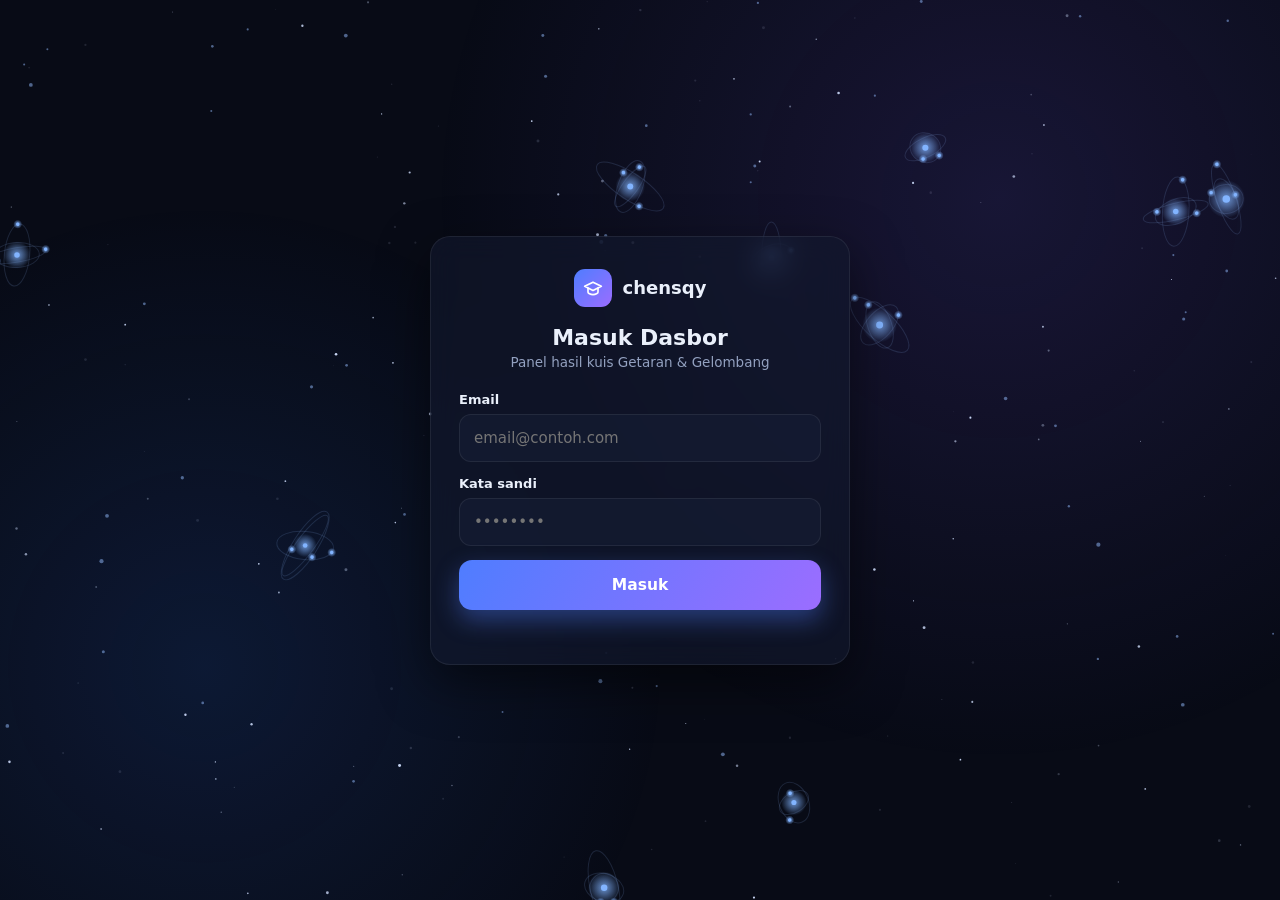
==== commit a6e6e244: "Admin: dasbor fullscreen penuh di laptop (hapus batas lebar) + poles topbar mobile" ====
--- a/admin/index.html
+++ b/admin/index.html
@@ -90,7 +90,7 @@
 .switch .tr::after{content:"";position:absolute;top:2px;left:2px;width:20px;height:20px;border-radius:50%;background:#fff;box-shadow:0 1px 3px rgba(0,0,0,.35);transition:.2s}
 .switch input:checked + .tr{background:var(--green)}.switch input:checked + .tr::after{transform:translateX(20px)}
 
-.content{padding:clamp(16px,2.4vw,26px);max-width:1500px;width:100%}
+.content{padding:clamp(16px,2.4vw,30px);width:100%}
 .reveal{animation:rise .5s cubic-bezier(.2,.7,.2,1) both}
 .reveal.d1{animation-delay:.05s}.reveal.d2{animation-delay:.1s}
 @keyframes rise{from{opacity:0;transform:translateY(12px)}to{opacity:1;transform:none}}
@@ -283,6 +283,9 @@
   .pagehead h1{font-size:22px}
   .content{padding:14px}
   .hidesm{display:none}
+  .live .t{display:none}
+  .live{padding:6px 11px}
+  .topbar{gap:8px}
 }
 @media (max-width:420px){ .kpis{grid-template-columns:1fr} }
 </style>
